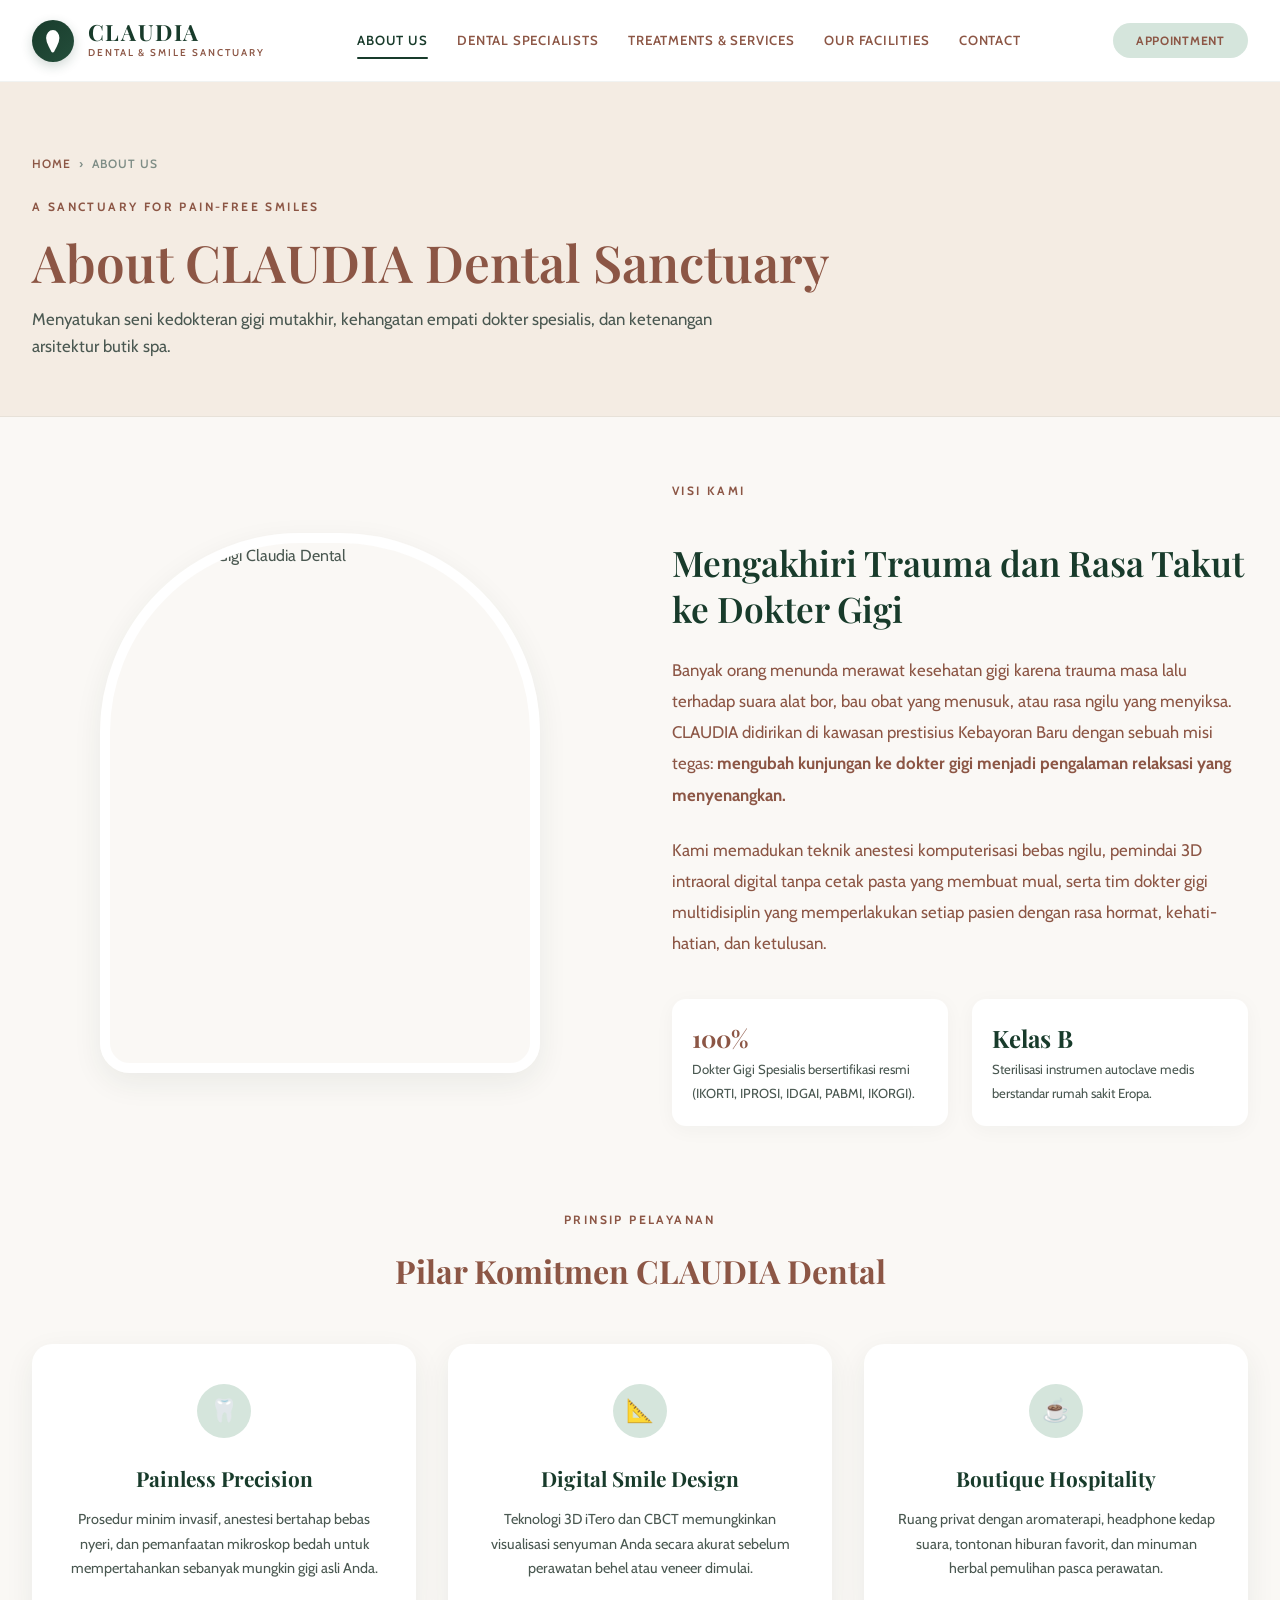
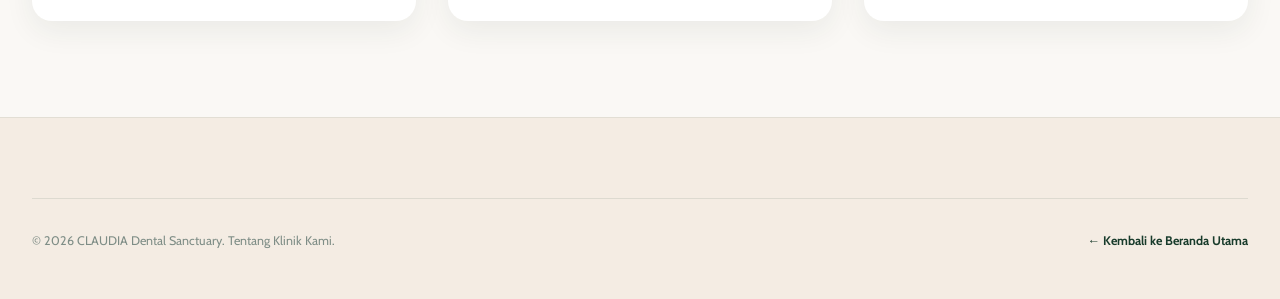
==== about.html @ 79fe9a93 "Dental Clinic First Commit" ====
<!DOCTYPE html>
<html lang="id">
<head>
  <meta charset="UTF-8">
  <meta name="viewport" content="width=device-width, initial-scale=1.0">
  <title>About Us | CLAUDIA Dental Sanctuary</title>
  <meta name="description" content="Filosofi klinik dokter gigi butik CLAUDIA: Menghadirkan perawatan gigi tanpa rasa sakit, teknologi 3D presisi tinggi, dan suasana spa yang menenangkan.">
  <link rel="icon" type="image/svg+xml" href="data:image/svg+xml,%3Csvg xmlns='http://www.w3.org/2000/svg' viewBox='0 0 40 40'%3E%3Ccircle cx='20' cy='20' r='20' fill='%23183B2B'/%3E%3Cpath d='M20 9C15 9 11 13 11 18C11 22 13 25 15 28C16 29.5 17 31 17.5 32C18 33 18.5 33 19 32C19.5 30.5 20 28 20 26C20 28 20.5 30.5 21 32C21.5 33 22 33 22.5 32C23 31 24 29.5 25 28C27 25 29 22 29 18C29 13 25 9 20 9Z' fill='%23FAF8F5'/%3E%3C/svg%3E">
  <link rel="stylesheet" href="css/style.css">
</head>
<body>

  <!-- Header -->
  <header class="site-header">
    <div class="container header-container">
      <a href="index.html" class="brand-logo" aria-label="Claudia Dental Sanctuary Home">
        <div class="brand-logo-mark">
          <svg viewBox="0 0 24 24" fill="none" stroke="currentColor" stroke-width="1.8" stroke-linecap="round" stroke-linejoin="round">
            <path d="M12 2C8.5 2 6 5 6 9c0 3.5 1.5 6 3 9 .8 1.5 1.5 3 2 4 .5.8 1 .8 1.5 0 .5-1 1.2-2.5 2-4 1.5-3 3-5.5 3-9 0-4-2.5-7-5.5-7z"/>
            <path d="M9 12c1.5 1.5 4.5 1.5 6 0"/>
          </svg>
        </div>
        <div class="brand-logo-text">
          <span class="brand-logo-title">CLAUDIA</span>
          <span class="brand-logo-subtitle">Dental & Smile Sanctuary</span>
        </div>
      </a>

      <nav class="main-nav" aria-label="Primary Navigation">
        <ul class="nav-list">
          <li class="nav-item"><a href="about.html" class="nav-link active">About Us</a></li>
          <li class="nav-item"><a href="medical-professionals.html" class="nav-link">Dental Specialists</a></li>
          <li class="nav-item"><a href="our-services.html" class="nav-link">Treatments & Services</a></li>
          <li class="nav-item"><a href="our-facilities.html" class="nav-link">Our Facilities</a></li>
          <li class="nav-item"><a href="contact-us.html" class="nav-link">Contact</a></li>
        </ul>
      </nav>

      <div class="header-actions">
        <button type="button" class="btn-appointment trigger-appointment">Appointment</button>
      </div>
    </div>
  </header>

  <!-- Page Hero -->
  <section class="page-hero">
    <div class="container">
      <div class="breadcrumbs">
        <a href="index.html">Home</a> &rsaquo; <span>About Us</span>
      </div>
      <span class="section-label">A Sanctuary for Pain-Free Smiles</span>
      <h1 class="page-hero-title">About CLAUDIA Dental Sanctuary</h1>
      <p class="page-hero-subtitle">
        Menyatukan seni kedokteran gigi mutakhir, kehangatan empati dokter spesialis, dan ketenangan arsitektur butik spa.
      </p>
    </div>
  </section>

  <!-- Philosophy & Story -->
  <main class="container" style="padding-top:4rem; padding-bottom:6rem;">
    <div class="philosophy-grid" style="margin-bottom:5rem;">
      <div class="philosophy-illustration-col">
        <div class="philosophy-art-frame">
          <img src="https://images.unsplash.com/photo-1629909613654-28e377c37b09?q=80&w=1200&auto=format&fit=crop" 
               alt="Interior Klinik Gigi Claudia Dental" loading="lazy">
        </div>
      </div>
      <div class="philosophy-text-col">
        <span class="section-label">Visi Kami</span>
        <h2 style="font-family:var(--font-serif); font-size:2.2rem; color:var(--color-primary); font-weight:600; line-height:1.3;">
          Mengakhiri Trauma dan Rasa Takut ke Dokter Gigi
        </h2>
        <p>
          Banyak orang menunda merawat kesehatan gigi karena trauma masa lalu terhadap suara alat bor, bau obat yang menusuk, atau rasa ngilu yang menyiksa. CLAUDIA didirikan di kawasan prestisius Kebayoran Baru dengan sebuah misi tegas: <strong>mengubah kunjungan ke dokter gigi menjadi pengalaman relaksasi yang menyenangkan.</strong>
        </p>
        <p>
          Kami memadukan teknik anestesi komputerisasi bebas ngilu, pemindai 3D intraoral digital tanpa cetak pasta yang membuat mual, serta tim dokter gigi multidisiplin yang memperlakukan setiap pasien dengan rasa hormat, kehati-hatian, dan ketulusan.
        </p>
        <div style="display:grid; grid-template-columns:1fr 1fr; gap:1.5rem; margin-top:1rem;">
          <div style="background:#fff; padding:1.25rem; border-radius:14px; box-shadow:var(--shadow-subtle);">
            <strong style="color:var(--color-accent); font-size:1.5rem; font-family:var(--font-serif);">100%</strong>
            <p style="font-size:0.82rem; color:var(--text-body); margin:0;">Dokter Gigi Spesialis bersertifikasi resmi (IKORTI, IPROSI, IDGAI, PABMI, IKORGI).</p>
          </div>
          <div style="background:#fff; padding:1.25rem; border-radius:14px; box-shadow:var(--shadow-subtle);">
            <strong style="color:var(--color-primary); font-size:1.5rem; font-family:var(--font-serif);">Kelas B</strong>
            <p style="font-size:0.82rem; color:var(--text-body); margin:0;">Sterilisasi instrumen autoclave medis berstandar rumah sakit Eropa.</p>
          </div>
        </div>
      </div>
    </div>

    <!-- Core Values Cards -->
    <div style="text-align:center; margin-bottom:3rem;">
      <span class="section-label">Prinsip Pelayanan</span>
      <h3 style="font-family:var(--font-serif); font-size:2rem; color:var(--color-accent);">Pilar Komitmen CLAUDIA Dental</h3>
    </div>

    <div style="display:grid; grid-template-columns:repeat(3, 1fr); gap:2rem;">
      <div style="background:#fff; padding:2.5rem 2rem; border-radius:20px; box-shadow:var(--shadow-card); text-align:center;">
        <div style="width:54px; height:54px; border-radius:50%; background:var(--color-pastel-pill); color:var(--color-primary); display:flex; align-items:center; justify-content:center; margin:0 auto 1.5rem; font-size:1.4rem;">
          🦷
        </div>
        <h4 style="font-family:var(--font-serif); font-size:1.3rem; color:var(--color-primary); margin-bottom:0.75rem;">Painless Precision</h4>
        <p style="font-size:0.9rem; color:var(--text-body); line-height:1.7;">
          Prosedur minim invasif, anestesi bertahap bebas nyeri, dan pemanfaatan mikroskop bedah untuk mempertahankan sebanyak mungkin gigi asli Anda.
        </p>
      </div>

      <div style="background:#fff; padding:2.5rem 2rem; border-radius:20px; box-shadow:var(--shadow-card); text-align:center;">
        <div style="width:54px; height:54px; border-radius:50%; background:var(--color-pastel-pill); color:var(--color-primary); display:flex; align-items:center; justify-content:center; margin:0 auto 1.5rem; font-size:1.4rem;">
          📐
        </div>
        <h4 style="font-family:var(--font-serif); font-size:1.3rem; color:var(--color-primary); margin-bottom:0.75rem;">Digital Smile Design</h4>
        <p style="font-size:0.9rem; color:var(--text-body); line-height:1.7;">
          Teknologi 3D iTero dan CBCT memungkinkan visualisasi senyuman Anda secara akurat sebelum perawatan behel atau veneer dimulai.
        </p>
      </div>

      <div style="background:#fff; padding:2.5rem 2rem; border-radius:20px; box-shadow:var(--shadow-card); text-align:center;">
        <div style="width:54px; height:54px; border-radius:50%; background:var(--color-pastel-pill); color:var(--color-primary); display:flex; align-items:center; justify-content:center; margin:0 auto 1.5rem; font-size:1.4rem;">
          ☕
        </div>
        <h4 style="font-family:var(--font-serif); font-size:1.3rem; color:var(--color-primary); margin-bottom:0.75rem;">Boutique Hospitality</h4>
        <p style="font-size:0.9rem; color:var(--text-body); line-height:1.7;">
          Ruang privat dengan aromaterapi, headphone kedap suara, tontonan hiburan favorit, dan minuman herbal pemulihan pasca perawatan.
        </p>
      </div>
    </div>
  </main>

  <!-- Footer -->
  <footer class="site-footer">
    <div class="container">
      <div class="footer-bottom-bar">
        <p>&copy; 2026 CLAUDIA Dental Sanctuary. Tentang Klinik Kami.</p>
        <a href="index.html" style="font-weight:700; color:var(--color-primary);">&larr; Kembali ke Beranda Utama</a>
      </div>
    </div>
  </footer>

  <!-- Scripts -->
  <script src="js/main.js"></script>
</body>
</html>
---- css/style.css ----
/* ==========================================================================
   CLAUDIA WOMEN & CHILDREN'S SANCTUARY - DESIGN SYSTEM & STYLESHEET
   Reference: The JWCC (www.thejwcc.com)
   Mood & Nuance: Warm Luxury Boutique Healthcare, Serene Organic Elegance
   New Palette: Cypress Emerald, Rose Terracotta, Eucalyptus Celadon, Cashmere Silk
   ========================================================================== */

@import url('https://fonts.googleapis.com/css2?family=Cabin:ital,wght@0,400;0,500;0,600;0,700;1,400&family=Playfair+Display:ital,wght@0,400;0,500;0,600;0,700;1,400&family=Plus+Jakarta+Sans:wght@300;400;500;600;700&display=swap');

:root {
  /* Brand Core Colors (Distinct from JWCC while retaining the serene luxury tone) */
  --color-primary: #183B2B;        /* Deep Botanical Cypress / Pine (Replaces Navy #00558B) */
  --color-primary-light: #244E3B;
  --color-primary-dark: #0F261C;
  
  --color-accent: #8C5645;         /* Warm Rose Terracotta / Hazelnut (Replaces JWCC Earth Brown #5A3E2D) */
  --color-accent-light: #A56D5C;
  --color-accent-dark: #6E3F30;
  
  --color-pastel-pill: #D5E5DC;    /* Eucalyptus Celadon / Soft Sage (Replaces JWCC Light Blue #DCEAF2) */
  --color-pastel-pill-hover: #BFD8CD;
  --color-pastel-pill-active: #A9C9BD;
  
  --color-gold: #C6A87E;           /* Champagne Warm Gold for accents & badges */
  --color-gold-light: #DFC7A5;
  
  /* Background Neutrals */
  --bg-sand: #FAF8F5;              /* Silken Alabaster / Cashmere Oat */
  --bg-cream: #F4ECE3;             /* Warm Biscuit Cream (Replaces jwcc-cream) */
  --bg-dark-cream: #EAE0D5;        /* Replaces jwcc-dark-cream */
  --bg-surface: #FFFFFF;           /* Crisp White Card */
  --bg-overlay: rgba(15, 38, 28, 0.55);
  
  /* Text & Typography */
  --text-main: #183B2B;            /* Cypress Emerald Dark */
  --text-editorial: #8C5645;       /* Warm Terracotta Headline */
  --text-body: #4A5851;            /* Slate Moss Body */
  --text-muted: #7E8D86;           /* Subtle Hint */
  --text-white: #FFFFFF;
  
  /* Typography Scale */
  --font-serif: 'Playfair Display', Georgia, serif;
  --font-cabin: 'Cabin', sans-serif;
  --font-sans: 'Plus Jakarta Sans', system-ui, -apple-system, sans-serif;
  
  /* Shadows & Elevations */
  --shadow-subtle: 0 4px 20px rgba(24, 59, 43, 0.04);
  --shadow-card: 0 10px 30px rgba(24, 59, 43, 0.07);
  --shadow-hover: 0 16px 40px rgba(24, 59, 43, 0.12);
  --shadow-modal: 0 24px 60px rgba(15, 38, 28, 0.25);
  
  /* Radii */
  --radius-full: 9999px;
  --radius-card: 20px;
  --radius-lg: 28px;
  --radius-sm: 8px;
  
  /* Transitions */
  --transition-fast: 0.2s cubic-bezier(0.16, 1, 0.3, 1);
  --transition-smooth: 0.35s cubic-bezier(0.16, 1, 0.3, 1);
  --transition-slow: 0.6s cubic-bezier(0.16, 1, 0.3, 1);
  
  /* Layout */
  --header-height: 82px;
  --max-width: 1440px;
}

/* ==========================================================================
   Base & Reset
   ========================================================================== */
*, *::before, *::after {
  box-sizing: border-box;
  margin: 0;
  padding: 0;
}

html {
  font-size: 16px;
  scroll-behavior: smooth;
  -webkit-font-smoothing: antialiased;
  -moz-osx-font-smoothing: grayscale;
}

body {
  font-family: var(--font-cabin);
  background-color: var(--bg-sand);
  color: var(--text-body);
  line-height: 1.6;
  overflow-x: hidden;
  position: relative;
}

img, video, svg {
  display: block;
  max-width: 100%;
}

a {
  color: inherit;
  text-decoration: none;
  transition: color var(--transition-fast);
}

button {
  font-family: inherit;
  cursor: pointer;
  border: none;
  background: none;
  outline: none;
}

/* Container */
.container {
  width: 100%;
  max-width: var(--max-width);
  margin-left: auto;
  margin-right: auto;
  padding-left: 2rem;
  padding-right: 2rem;
}

@media (max-width: 768px) {
  .container {
    padding-left: 1.25rem;
    padding-right: 1.25rem;
  }
}

/* ==========================================================================
   Header & Navigation
   ========================================================================== */
.site-header {
  position: fixed;
  top: 0;
  left: 0;
  width: 100%;
  height: var(--header-height);
  background-color: rgba(255, 255, 255, 0.95);
  backdrop-filter: blur(12px);
  -webkit-backdrop-filter: blur(12px);
  z-index: 100;
  border-bottom: 1px solid rgba(24, 59, 43, 0.06);
  transition: transform var(--transition-fast), background-color var(--transition-fast), box-shadow var(--transition-fast);
}

.site-header.scrolled {
  background-color: rgba(255, 255, 255, 0.98);
  box-shadow: 0 4px 20px rgba(24, 59, 43, 0.05);
}

.header-container {
  display: flex;
  align-items: center;
  justify-content: space-between;
  height: 100%;
}

/* Brand Logo */
.brand-logo {
  display: flex;
  align-items: center;
  gap: 0.85rem;
  color: var(--color-primary);
  text-decoration: none;
}

.brand-logo-mark {
  width: 42px;
  height: 42px;
  background: linear-gradient(135deg, var(--color-primary) 0%, var(--color-primary-light) 100%);
  color: #fff;
  border-radius: 50%;
  display: flex;
  align-items: center;
  justify-content: center;
  box-shadow: 0 4px 12px rgba(24, 59, 43, 0.2);
}

.brand-logo-mark svg {
  width: 24px;
  height: 24px;
  fill: currentColor;
}

.brand-logo-text {
  display: flex;
  flex-direction: column;
}

.brand-logo-title {
  font-family: var(--font-serif);
  font-size: 1.4rem;
  font-weight: 700;
  letter-spacing: 0.08em;
  line-height: 1.1;
  color: var(--color-primary);
  text-transform: uppercase;
}

.brand-logo-subtitle {
  font-size: 0.62rem;
  letter-spacing: 0.2em;
  text-transform: uppercase;
  color: var(--color-accent);
  font-weight: 600;
}

/* Main Navigation */
.main-nav {
  display: flex;
  align-items: center;
}

.nav-list {
  display: flex;
  align-items: center;
  list-style: none;
  gap: 1.85rem;
}

.nav-item {
  position: relative;
}

.nav-link {
  font-size: 0.825rem;
  font-weight: 600;
  letter-spacing: 0.06em;
  text-transform: uppercase;
  color: var(--color-accent);
  padding: 0.5rem 0;
  display: flex;
  align-items: center;
  gap: 0.4rem;
  position: relative;
  transition: color var(--transition-fast);
}

.nav-link:hover,
.nav-link.active {
  color: var(--color-primary);
}

.nav-link.active::after {
  content: '';
  position: absolute;
  bottom: 0;
  left: 0;
  width: 100%;
  height: 2px;
  background-color: var(--color-primary);
  border-radius: 2px;
}

.nav-arrow {
  width: 10px;
  height: 6px;
  transition: transform var(--transition-fast);
}

.nav-item:hover .nav-arrow {
  transform: rotate(180deg);
}

/* Dropdown Menu */
.nav-dropdown {
  position: absolute;
  top: 100%;
  left: 0;
  min-width: 240px;
  background-color: var(--bg-cream);
  border-radius: 12px;
  padding: 0.6rem 0;
  box-shadow: var(--shadow-card);
  opacity: 0;
  visibility: hidden;
  transform: translateY(10px);
  transition: all var(--transition-smooth);
  border: 1px solid rgba(24, 59, 43, 0.08);
  list-style: none;
  z-index: 50;
}

.nav-item:hover .nav-dropdown {
  opacity: 1;
  visibility: visible;
  transform: translateY(4px);
}

.dropdown-link {
  display: block;
  padding: 0.65rem 1.25rem;
  font-size: 0.8rem;
  font-weight: 500;
  letter-spacing: 0.03em;
  color: var(--color-accent);
  transition: all var(--transition-fast);
}

.dropdown-link:hover {
  background-color: var(--color-pastel-pill);
  color: var(--color-primary);
  padding-left: 1.5rem;
}

/* Header Actions */
.header-actions {
  display: flex;
  align-items: center;
  gap: 0.75rem;
}

.btn-search-trigger {
  display: flex;
  align-items: center;
  gap: 0.6rem;
  background-color: var(--color-pastel-pill);
  color: var(--color-accent);
  padding: 0.65rem 1.15rem;
  border-radius: var(--radius-full);
  font-size: 0.75rem;
  font-weight: 600;
  letter-spacing: 0.05em;
  text-transform: uppercase;
  transition: all var(--transition-fast);
}

.btn-search-trigger:hover {
  background-color: var(--color-pastel-pill-hover);
  color: var(--color-primary);
  transform: translateY(-1px);
}

.btn-appointment {
  background-color: var(--color-pastel-pill);
  color: var(--color-accent);
  padding: 0.65rem 1.45rem;
  border-radius: var(--radius-full);
  font-size: 0.75rem;
  font-weight: 700;
  letter-spacing: 0.06em;
  text-transform: uppercase;
  display: inline-flex;
  align-items: center;
  justify-content: center;
  transition: all var(--transition-fast);
}

.btn-appointment:hover {
  background-color: var(--color-primary);
  color: #fff;
  box-shadow: 0 4px 15px rgba(24, 59, 43, 0.2);
  transform: translateY(-1px);
}

.btn-appointment-hero {
  background: var(--color-primary);
  color: #fff;
  padding: 0.9rem 2.2rem;
  border-radius: var(--radius-full);
  font-size: 0.85rem;
  font-weight: 700;
  letter-spacing: 0.08em;
  text-transform: uppercase;
  display: inline-flex;
  align-items: center;
  gap: 0.6rem;
  transition: all var(--transition-smooth);
  box-shadow: 0 6px 20px rgba(24, 59, 43, 0.25);
}

.btn-appointment-hero:hover {
  background: var(--color-primary-light);
  transform: translateY(-2px);
  box-shadow: 0 10px 25px rgba(24, 59, 43, 0.35);
}

/* Mobile Hamburger Toggle */
.btn-mobile-toggle {
  display: none;
  flex-direction: column;
  justify-content: center;
  gap: 5px;
  width: 44px;
  height: 44px;
  border-radius: 50%;
  background-color: var(--color-pastel-pill);
  padding: 10px;
  color: var(--color-accent);
  transition: all var(--transition-fast);
}

.btn-mobile-toggle span {
  display: block;
  height: 2px;
  width: 100%;
  background-color: currentColor;
  border-radius: 2px;
  transition: all var(--transition-smooth);
}

/* ==========================================================================
   Mobile Bottom Floating Navigation (Signature JWCC Experience)
   ========================================================================== */
.mobile-bottom-bar {
  display: none;
  position: fixed;
  bottom: 0;
  left: 0;
  width: 100%;
  z-index: 95;
  background: linear-gradient(180deg, rgba(250, 248, 245, 0) 0%, rgba(250, 248, 245, 0.96) 25%, #FAF8F5 100%);
  padding: 1rem 1.25rem 1.5rem;
}

.mobile-bottom-grid {
  display: grid;
  grid-template-columns: 2fr 1fr 2fr;
  gap: 0.5rem;
  max-width: 440px;
  margin: 0 auto;
}

.mobile-bottom-btn {
  background-color: var(--color-pastel-pill);
  color: var(--color-accent);
  padding: 0.75rem 0.6rem;
  border-radius: var(--radius-full);
  font-size: 0.72rem;
  font-weight: 700;
  letter-spacing: 0.05em;
  text-transform: uppercase;
  display: flex;
  align-items: center;
  justify-content: center;
  gap: 0.45rem;
  box-shadow: 0 4px 14px rgba(24, 59, 43, 0.08);
}

.mobile-bottom-btn:active {
  background-color: var(--color-pastel-pill-hover);
}

/* ==========================================================================
   Mobile Off-Canvas Menu Drawer
   ========================================================================== */
.mobile-drawer {
  position: fixed;
  top: 0;
  left: 0;
  width: 100%;
  height: 100%;
  background-color: var(--bg-overlay);
  z-index: 200;
  opacity: 0;
  visibility: hidden;
  transition: all var(--transition-smooth);
}

.mobile-drawer.open {
  opacity: 1;
  visibility: visible;
}

.mobile-drawer-content {
  position: absolute;
  top: 0;
  left: 0;
  width: 85%;
  max-width: 380px;
  height: 100%;
  background-color: #fff;
  transform: translateX(-100%);
  transition: transform var(--transition-smooth);
  display: flex;
  flex-direction: column;
  overflow-y: auto;
  box-shadow: var(--shadow-modal);
}

.mobile-drawer.open .mobile-drawer-content {
  transform: translateX(0);
}

.mobile-drawer-header {
  padding: 1.5rem;
  display: flex;
  align-items: center;
  justify-content: space-between;
  border-bottom: 1px solid rgba(24, 59, 43, 0.08);
}

.mobile-drawer-close {
  width: 36px;
  height: 36px;
  border-radius: 50%;
  background-color: var(--color-pastel-pill);
  color: var(--color-accent);
  display: flex;
  align-items: center;
  justify-content: center;
  font-size: 1.2rem;
}

.mobile-drawer-body {
  padding: 1.5rem;
  flex: 1;
}

.mobile-nav-list {
  list-style: none;
  display: flex;
  flex-direction: column;
  gap: 1rem;
}

.mobile-nav-link {
  font-size: 1rem;
  font-weight: 600;
  text-transform: uppercase;
  letter-spacing: 0.06em;
  color: var(--color-accent);
  display: flex;
  align-items: center;
  justify-content: space-between;
  padding: 0.5rem 0;
  border-bottom: 1px dashed rgba(24, 59, 43, 0.1);
}

.mobile-nav-link:hover,
.mobile-nav-link.active {
  color: var(--color-primary);
}

.mobile-contact-block {
  margin-top: 2rem;
  padding-top: 1.5rem;
  border-top: 1px solid rgba(24, 59, 43, 0.1);
  display: flex;
  flex-direction: column;
  gap: 1rem;
}

.mobile-contact-item {
  display: flex;
  align-items: center;
  gap: 0.85rem;
  color: var(--color-accent);
}

.mobile-contact-icon {
  width: 38px;
  height: 38px;
  border-radius: 50%;
  background-color: var(--color-pastel-pill);
  color: var(--color-primary);
  display: flex;
  align-items: center;
  justify-content: center;
}

/* ==========================================================================
   Hero Section & Cinematic Media
   ========================================================================== */
.hero-section {
  position: relative;
  margin-top: var(--header-height);
  width: 100%;
  overflow: hidden;
  background-color: #0E1F17;
}

.hero-media-wrapper {
  position: relative;
  width: 100%;
  height: calc(100vh - var(--header-height));
  min-height: 520px;
  max-height: 820px;
  display: flex;
  align-items: center;
}

.hero-bg-visual {
  position: absolute;
  top: 0;
  left: 0;
  width: 100%;
  height: 100%;
  object-fit: cover;
  opacity: 0.82;
  filter: saturate(1.05) contrast(1.05);
}

.hero-overlay-gradient {
  position: absolute;
  top: 0;
  left: 0;
  width: 100%;
  height: 100%;
  background: linear-gradient(
    180deg,
    rgba(14, 31, 23, 0.35) 0%,
    rgba(14, 31, 23, 0.5) 60%,
    rgba(14, 31, 23, 0.85) 100%
  );
  z-index: 2;
}

.hero-content {
  position: relative;
  z-index: 5;
  color: #fff;
  max-width: 860px;
  padding: 3rem 0;
}

.hero-badge {
  display: inline-flex;
  align-items: center;
  gap: 0.6rem;
  background: rgba(213, 229, 220, 0.22);
  backdrop-filter: blur(10px);
  -webkit-backdrop-filter: blur(10px);
  border: 1px solid rgba(213, 229, 220, 0.4);
  color: var(--color-pastel-pill);
  padding: 0.45rem 1.15rem;
  border-radius: var(--radius-full);
  font-size: 0.75rem;
  font-weight: 700;
  letter-spacing: 0.15em;
  text-transform: uppercase;
  margin-bottom: 1.5rem;
}

.hero-badge-dot {
  width: 7px;
  height: 7px;
  background-color: var(--color-gold);
  border-radius: 50%;
  box-shadow: 0 0 8px var(--color-gold);
}

.hero-title {
  font-family: var(--font-serif);
  font-size: clamp(2.4rem, 5vw, 4.2rem);
  font-weight: 600;
  line-height: 1.15;
  letter-spacing: -0.01em;
  margin-bottom: 1.25rem;
  text-shadow: 0 2px 14px rgba(0, 0, 0, 0.4);
}

.hero-subtitle {
  font-size: clamp(1rem, 1.8vw, 1.25rem);
  font-weight: 400;
  line-height: 1.6;
  color: #E2ECE6;
  max-width: 640px;
  margin-bottom: 2.25rem;
}

.hero-actions {
  display: flex;
  align-items: center;
  flex-wrap: wrap;
  gap: 1rem;
}

.btn-hero-secondary {
  background: rgba(255, 255, 255, 0.15);
  backdrop-filter: blur(8px);
  -webkit-backdrop-filter: blur(8px);
  border: 1px solid rgba(255, 255, 255, 0.35);
  color: #fff;
  padding: 0.9rem 1.8rem;
  border-radius: var(--radius-full);
  font-size: 0.85rem;
  font-weight: 700;
  letter-spacing: 0.08em;
  text-transform: uppercase;
  transition: all var(--transition-smooth);
}

.btn-hero-secondary:hover {
  background: rgba(255, 255, 255, 0.28);
  transform: translateY(-2px);
}

/* Sound / Ambient control */
.hero-sound-control {
  position: absolute;
  bottom: 2rem;
  left: 2rem;
  z-index: 10;
  display: flex;
  align-items: center;
  gap: 0.6rem;
  background: rgba(255, 255, 255, 0.88);
  backdrop-filter: blur(8px);
  border-radius: var(--radius-full);
  padding: 0.55rem 1rem;
  color: var(--color-primary);
  font-size: 0.72rem;
  font-weight: 700;
  letter-spacing: 0.05em;
  text-transform: uppercase;
  box-shadow: 0 4px 18px rgba(0, 0, 0, 0.25);
  transition: all var(--transition-fast);
}

.hero-sound-control:hover {
  background: #fff;
  transform: scale(1.03);
}

/* ==========================================================================
   Editorial Philosophy Statement (Signature JWCC Centerpiece)
   ========================================================================== */
.philosophy-section {
  padding: 6rem 0 5rem;
  position: relative;
  background-color: var(--bg-sand);
}

.philosophy-banner-lead {
  text-align: center;
  max-width: 900px;
  margin: 0 auto 4rem;
  padding: 0 1rem;
}

.philosophy-quote {
  font-family: var(--font-serif);
  font-size: clamp(1.8rem, 3.2vw, 2.6rem);
  font-weight: 600;
  color: var(--color-accent);
  line-height: 1.35;
  letter-spacing: 0.02em;
}

.philosophy-quote span {
  color: var(--color-primary);
  font-style: italic;
}

.philosophy-grid {
  display: grid;
  grid-template-columns: 1fr 1fr;
  align-items: center;
  gap: 4rem;
  position: relative;
}

.philosophy-illustration-col {
  position: relative;
  display: flex;
  justify-content: center;
}

.philosophy-art-frame {
  position: relative;
  width: 100%;
  max-width: 440px;
  border-radius: 200px 200px 30px 30px;
  overflow: hidden;
  box-shadow: var(--shadow-card);
  border: 10px solid #fff;
}

.philosophy-art-frame img {
  width: 100%;
  height: 520px;
  object-fit: cover;
  transition: transform var(--transition-slow);
}

.philosophy-art-frame:hover img {
  transform: scale(1.04);
}

.philosophy-botanical-tag {
  position: absolute;
  bottom: -20px;
  right: -10px;
  background-color: var(--color-pastel-pill);
  color: var(--color-primary);
  padding: 0.9rem 1.4rem;
  border-radius: var(--radius-full);
  font-size: 0.75rem;
  font-weight: 700;
  letter-spacing: 0.1em;
  text-transform: uppercase;
  box-shadow: var(--shadow-subtle);
  border: 2px solid #fff;
}

.philosophy-text-col {
  display: flex;
  flex-direction: column;
  gap: 1.5rem;
}

.philosophy-text-col p {
  font-size: 1.05rem;
  line-height: 1.85;
  color: var(--color-accent);
}

.philosophy-heading-large {
  font-family: var(--font-serif);
  font-size: 2.2rem;
  color: var(--color-accent);
  font-weight: 600;
  line-height: 1.25;
  margin-top: 0.5rem;
}

.philosophy-heading-large em {
  font-style: normal;
  color: var(--color-primary);
}

/* ==========================================================================
   Three Pillars Showcase (Medical Professionals, Services, Facilities)
   ========================================================================== */
.pillars-section {
  padding: 4rem 0 6rem;
  position: relative;
}

.pillars-grid {
  display: grid;
  grid-template-columns: repeat(3, 1fr);
  gap: 2.2rem;
}

.pillar-card {
  background-color: var(--bg-surface);
  border-radius: var(--radius-card);
  overflow: hidden;
  display: flex;
  flex-direction: column;
  justify-content: space-between;
  box-shadow: var(--shadow-card);
  transition: all var(--transition-smooth);
  border: 1px solid rgba(24, 59, 43, 0.05);
}

.pillar-card:hover {
  transform: translateY(-8px);
  box-shadow: var(--shadow-hover);
}

.pillar-media {
  position: relative;
  width: 100%;
  height: 240px;
  overflow: hidden;
}

.pillar-media img {
  width: 100%;
  height: 100%;
  object-fit: cover;
  transition: transform var(--transition-slow);
}

.pillar-card:hover .pillar-media img {
  transform: scale(1.06);
}

.pillar-tag {
  position: absolute;
  top: 1rem;
  left: 1rem;
  background: rgba(255, 255, 255, 0.92);
  backdrop-filter: blur(8px);
  color: var(--color-primary);
  font-size: 0.68rem;
  font-weight: 700;
  letter-spacing: 0.1em;
  text-transform: uppercase;
  padding: 0.35rem 0.85rem;
  border-radius: var(--radius-full);
}

.pillar-body {
  padding: 1.85rem;
  flex: 1;
  display: flex;
  flex-direction: column;
}

.pillar-title {
  font-family: var(--font-serif);
  font-size: 1.55rem;
  color: var(--color-accent);
  margin-bottom: 0.85rem;
  font-weight: 600;
}

.pillar-description {
  font-size: 0.925rem;
  color: var(--text-body);
  line-height: 1.65;
  margin-bottom: 1.85rem;
  flex: 1;
}

.pillar-cta {
  background-color: var(--color-pastel-pill);
  color: var(--color-accent);
  padding: 0.75rem 1.4rem;
  border-radius: var(--radius-full);
  font-size: 0.78rem;
  font-weight: 700;
  letter-spacing: 0.06em;
  text-transform: uppercase;
  align-self: flex-start;
  transition: all var(--transition-fast);
  display: inline-flex;
  align-items: center;
  gap: 0.5rem;
}

.pillar-cta:hover {
  background-color: var(--color-primary);
  color: #fff;
  transform: translateY(-2px);
}

/* ==========================================================================
   Lifestyle & Architectural Collaboration Section
   ========================================================================== */
.lifestyle-section {
  padding: 6rem 0;
  background: var(--bg-cream);
  position: relative;
  text-align: center;
  overflow: hidden;
}

.lifestyle-header {
  max-width: 680px;
  margin: 0 auto 3rem;
}

.lifestyle-title {
  font-family: var(--font-serif);
  font-size: clamp(1.8rem, 3vw, 2.4rem);
  color: var(--color-accent);
  line-height: 1.35;
  margin-bottom: 1.25rem;
}

.lifestyle-caption {
  font-size: 0.92rem;
  font-weight: 700;
  letter-spacing: 0.15em;
  text-transform: uppercase;
  color: var(--color-primary);
}

.lifestyle-collaborators {
  display: flex;
  flex-wrap: wrap;
  justify-content: center;
  gap: 1rem;
  margin-top: 2rem;
}

.collaborator-pill {
  background-color: #fff;
  border: 1px solid rgba(140, 86, 69, 0.2);
  color: var(--color-accent);
  padding: 0.7rem 1.8rem;
  border-radius: var(--radius-full);
  font-size: 0.85rem;
  font-weight: 700;
  letter-spacing: 0.08em;
  text-transform: uppercase;
  transition: all var(--transition-fast);
  box-shadow: var(--shadow-subtle);
}

.collaborator-pill:hover {
  background-color: var(--color-primary);
  border-color: var(--color-primary);
  color: #fff;
  transform: translateY(-3px);
}

/* ==========================================================================
   Testimonials Carousel
   ========================================================================== */
.testimonials-section {
  padding: 6rem 0;
  background-color: var(--bg-dark-cream);
  position: relative;
}

.section-label {
  font-size: 0.75rem;
  font-weight: 700;
  letter-spacing: 0.2em;
  text-transform: uppercase;
  color: var(--color-accent);
  margin-bottom: 1rem;
  display: inline-block;
}

.testimonial-card-container {
  position: relative;
  max-width: 1040px;
  margin: 0 auto;
  background-color: #fff;
  border-radius: var(--radius-lg);
  box-shadow: var(--shadow-card);
  padding: 3.5rem;
  overflow: hidden;
}

.testimonial-slide {
  display: none;
  grid-template-columns: 280px 1fr;
  gap: 3.5rem;
  align-items: center;
  animation: fadeIn 0.4s ease forwards;
}

.testimonial-slide.active {
  display: grid;
}

@keyframes fadeIn {
  from { opacity: 0; transform: translateY(8px); }
  to { opacity: 1; transform: translateY(0); }
}

.testimonial-avatar-wrapper {
  position: relative;
  text-align: center;
}

.testimonial-avatar {
  width: 240px;
  height: 240px;
  border-radius: 50%;
  object-fit: cover;
  border: 6px solid var(--color-pastel-pill);
  box-shadow: var(--shadow-card);
  margin: 0 auto;
}

.testimonial-quote-body {
  position: relative;
}

.testimonial-quote-icon {
  font-size: 4rem;
  font-family: var(--font-serif);
  line-height: 1;
  color: var(--color-pastel-pill);
  position: absolute;
  top: -2rem;
  left: -0.5rem;
  opacity: 0.7;
}

.testimonial-quote-text {
  font-size: 1.05rem;
  line-height: 1.8;
  color: var(--text-body);
  margin-bottom: 1.8rem;
  font-style: italic;
  position: relative;
  z-index: 2;
}

.testimonial-author {
  font-size: 1.15rem;
  font-weight: 700;
  color: var(--color-accent);
  margin-bottom: 0.25rem;
}

.testimonial-role {
  font-size: 0.825rem;
  color: var(--color-primary);
  font-weight: 600;
  letter-spacing: 0.05em;
  text-transform: uppercase;
}

/* Carousel Nav Controls */
.carousel-controls {
  display: flex;
  align-items: center;
  justify-content: flex-end;
  gap: 0.75rem;
  margin-top: 1.5rem;
}

.carousel-btn {
  width: 44px;
  height: 44px;
  border-radius: 50%;
  background-color: var(--color-pastel-pill);
  color: var(--color-accent);
  display: flex;
  align-items: center;
  justify-content: center;
  transition: all var(--transition-fast);
  box-shadow: var(--shadow-subtle);
}

.carousel-btn:hover {
  background-color: var(--color-primary);
  color: #fff;
  transform: scale(1.06);
}

/* ==========================================================================
   Medical Professionals Directory & Filter Page Component
   ========================================================================== */
.directory-layout {
  display: grid;
  grid-template-columns: 290px 1fr;
  gap: 2.5rem;
  margin: 3.5rem 0 6rem;
  align-items: flex-start;
}

.filter-sidebar {
  background-color: #fff;
  border-radius: var(--radius-card);
  padding: 1.85rem;
  box-shadow: var(--shadow-card);
  border: 1px solid rgba(24, 59, 43, 0.06);
  position: sticky;
  top: calc(var(--header-height) + 1.5rem);
}

.filter-sidebar-title {
  font-family: var(--font-serif);
  font-size: 1.25rem;
  color: var(--color-accent);
  margin-bottom: 1.5rem;
  padding-bottom: 0.75rem;
  border-bottom: 1px solid var(--bg-cream);
  display: flex;
  justify-content: space-between;
  align-items: center;
}

.filter-group {
  margin-bottom: 1.4rem;
}

.filter-label {
  font-size: 0.78rem;
  font-weight: 700;
  letter-spacing: 0.05em;
  text-transform: uppercase;
  color: var(--color-accent);
  margin-bottom: 0.5rem;
  display: block;
}

.filter-input {
  width: 100%;
  padding: 0.75rem 1.15rem;
  border-radius: var(--radius-full);
  border: 1px solid rgba(24, 59, 43, 0.15);
  background-color: var(--color-pastel-pill);
  color: var(--color-primary);
  font-size: 0.8rem;
  outline: none;
  transition: all var(--transition-fast);
}

.filter-input:focus {
  border-color: var(--color-primary);
  background-color: #fff;
  box-shadow: 0 0 0 3px rgba(24, 59, 43, 0.1);
}

.filter-select {
  width: 100%;
  padding: 0.75rem 1.15rem;
  border-radius: 18px;
  border: 1px solid rgba(24, 59, 43, 0.12);
  background-color: var(--bg-cream);
  color: var(--color-accent);
  font-size: 0.8rem;
  font-weight: 500;
  outline: none;
  cursor: pointer;
  appearance: none;
  background-image: url("data:image/svg+xml,%3Csvg width='12' height='8' viewBox='0 0 12 8' fill='none' xmlns='http://www.w3.org/2000/svg'%3E%3Cpath d='M1 1.5L6 6.5L11 1.5' stroke='%238C5645' stroke-width='2' stroke-linecap='round' stroke-linejoin='round'/%3E%3C/svg%3E");
  background-repeat: no-repeat;
  background-position: right 1.15rem center;
  transition: all var(--transition-fast);
}

.filter-select:focus {
  border-color: var(--color-primary);
}

.filter-actions {
  display: flex;
  flex-direction: column;
  gap: 0.6rem;
  margin-top: 1.8rem;
}

.btn-filter-apply {
  background-color: var(--color-primary);
  color: #fff;
  padding: 0.75rem;
  border-radius: var(--radius-full);
  font-size: 0.8rem;
  font-weight: 700;
  letter-spacing: 0.08em;
  text-transform: uppercase;
  transition: all var(--transition-fast);
}

.btn-filter-apply:hover {
  background-color: var(--color-primary-light);
  transform: translateY(-1px);
}

.btn-filter-clear {
  background-color: #fff;
  color: var(--color-accent);
  border: 1px solid var(--color-pastel-pill);
  padding: 0.75rem;
  border-radius: var(--radius-full);
  font-size: 0.8rem;
  font-weight: 700;
  letter-spacing: 0.08em;
  text-transform: uppercase;
  transition: all var(--transition-fast);
}

.btn-filter-clear:hover {
  background-color: var(--color-pastel-pill);
  color: var(--color-primary);
}

/* Doctors Grid */
.doctors-grid {
  display: grid;
  grid-template-columns: repeat(auto-fill, minmax(230px, 1fr));
  gap: 1.6rem;
}

.doctor-card {
  background-color: #fff;
  border-radius: var(--radius-card);
  overflow: hidden;
  box-shadow: var(--shadow-subtle);
  border: 1px solid rgba(24, 59, 43, 0.05);
  display: flex;
  flex-direction: column;
  transition: all var(--transition-smooth);
  cursor: pointer;
}

.doctor-card:hover {
  transform: translateY(-6px);
  box-shadow: var(--shadow-card);
}

.doctor-media {
  position: relative;
  width: 100%;
  aspect-ratio: 1 / 1.15;
  background-color: var(--bg-cream);
  overflow: hidden;
}

.doctor-media img {
  width: 100%;
  height: 100%;
  object-fit: cover;
  transition: transform var(--transition-slow);
}

.doctor-card:hover .doctor-media img {
  transform: scale(1.05);
}

.doctor-department-badge {
  position: absolute;
  top: 0.75rem;
  left: 0.75rem;
  background: rgba(24, 59, 43, 0.85);
  backdrop-filter: blur(4px);
  color: #fff;
  font-size: 0.65rem;
  font-weight: 700;
  letter-spacing: 0.05em;
  text-transform: uppercase;
  padding: 0.25rem 0.65rem;
  border-radius: var(--radius-full);
}

.doctor-info {
  padding: 1.25rem;
  flex: 1;
  display: flex;
  flex-direction: column;
}

.doctor-name {
  font-family: var(--font-cabin);
  font-size: 0.95rem;
  font-weight: 700;
  color: var(--color-primary);
  margin-bottom: 0.35rem;
  line-height: 1.35;
}

.doctor-specialty {
  font-size: 0.75rem;
  color: var(--color-accent);
  font-weight: 600;
  letter-spacing: 0.04em;
  text-transform: uppercase;
  margin-bottom: 0.5rem;
}

.doctor-schedule-preview {
  margin-top: auto;
  padding-top: 0.75rem;
  border-top: 1px dashed rgba(24, 59, 43, 0.1);
  display: flex;
  align-items: center;
  justify-content: space-between;
  font-size: 0.7rem;
  color: var(--text-muted);
}

.doctor-view-btn {
  color: var(--color-primary);
  font-weight: 700;
  text-transform: uppercase;
  font-size: 0.72rem;
  letter-spacing: 0.04em;
}

/* ==========================================================================
   Schedule Board Component (Signature Weekly Timetable)
   ========================================================================== */
.schedule-board-wrapper {
  background-color: #fff;
  border-radius: var(--radius-card);
  box-shadow: var(--shadow-card);
  overflow: hidden;
  margin: 3rem 0 6rem;
  border: 1px solid rgba(24, 59, 43, 0.06);
}

.schedule-header-row {
  display: grid;
  grid-template-columns: 280px repeat(7, 1fr);
  background-color: var(--color-primary);
  color: #fff;
  font-weight: 700;
  font-size: 0.78rem;
  letter-spacing: 0.08em;
  text-transform: uppercase;
}

.schedule-header-cell {
  padding: 1.1rem 0.85rem;
  text-align: center;
  border-right: 1px solid rgba(255, 255, 255, 0.1);
}

.schedule-header-cell:first-child {
  text-align: left;
  padding-left: 1.5rem;
}

.schedule-header-cell:last-child {
  border-right: none;
}

.schedule-row {
  display: grid;
  grid-template-columns: 280px repeat(7, 1fr);
  border-bottom: 1px solid var(--bg-cream);
  transition: background-color var(--transition-fast);
}

.schedule-row:hover {
  background-color: rgba(213, 229, 220, 0.2);
}

.schedule-doctor-cell {
  padding: 1.15rem 1.5rem;
  border-right: 1px solid var(--bg-cream);
}

.schedule-doctor-name {
  font-size: 0.88rem;
  font-weight: 700;
  color: var(--color-primary);
  margin-bottom: 0.2rem;
}

.schedule-doctor-dept {
  font-size: 0.72rem;
  color: var(--color-accent);
  text-transform: uppercase;
  letter-spacing: 0.04em;
}

.schedule-time-cell {
  padding: 0.85rem 0.5rem;
  text-align: center;
  border-right: 1px solid var(--bg-cream);
  display: flex;
  flex-direction: column;
  justify-content: center;
  gap: 0.35rem;
}

.schedule-time-cell:last-child {
  border-right: none;
}

.time-slot-badge {
  background-color: var(--color-pastel-pill);
  color: var(--color-primary);
  font-size: 0.68rem;
  font-weight: 600;
  padding: 0.25rem 0.4rem;
  border-radius: 6px;
  display: block;
}

.time-slot-empty {
  color: #c7d1cc;
  font-size: 0.75rem;
}

/* ==========================================================================
   Services Grid & Detail Tabs
   ========================================================================== */
.services-section {
  padding: 5rem 0;
}

.service-hero-card {
  display: grid;
  grid-template-columns: 1fr 1fr;
  background-color: #fff;
  border-radius: var(--radius-lg);
  overflow: hidden;
  box-shadow: var(--shadow-card);
  margin-bottom: 3.5rem;
  border: 1px solid rgba(24, 59, 43, 0.05);
}

.service-hero-media {
  position: relative;
  min-height: 420px;
}

.service-hero-media img {
  width: 100%;
  height: 100%;
  object-fit: cover;
}

.service-hero-content {
  padding: 3.5rem;
  display: flex;
  flex-direction: column;
  justify-content: center;
}

.service-badge {
  background-color: var(--color-pastel-pill);
  color: var(--color-primary);
  font-size: 0.72rem;
  font-weight: 700;
  letter-spacing: 0.1em;
  text-transform: uppercase;
  padding: 0.35rem 0.85rem;
  border-radius: var(--radius-full);
  align-self: flex-start;
  margin-bottom: 1.25rem;
}

.service-title {
  font-family: var(--font-serif);
  font-size: 2.2rem;
  color: var(--color-accent);
  margin-bottom: 1.2rem;
  font-weight: 600;
}

.service-desc {
  font-size: 1rem;
  color: var(--text-body);
  line-height: 1.8;
  margin-bottom: 2rem;
}

.service-highlights-list {
  list-style: none;
  display: grid;
  grid-template-columns: 1fr 1fr;
  gap: 0.75rem;
  margin-bottom: 2.2rem;
}

.service-highlight-item {
  display: flex;
  align-items: center;
  gap: 0.5rem;
  font-size: 0.85rem;
  font-weight: 600;
  color: var(--color-primary);
}

.service-highlight-item::before {
  content: '✓';
  display: inline-flex;
  align-items: center;
  justify-content: center;
  width: 20px;
  height: 20px;
  border-radius: 50%;
  background-color: var(--color-pastel-pill);
  color: var(--color-primary);
  font-size: 0.75rem;
  font-weight: bold;
}

/* ==========================================================================
   Facilities Virtual Tour & Lightbox Gallery
   ========================================================================== */
.facilities-grid {
  display: grid;
  grid-template-columns: repeat(3, 1fr);
  gap: 2rem;
  margin: 3.5rem 0;
}

.facility-card {
  position: relative;
  border-radius: var(--radius-card);
  overflow: hidden;
  box-shadow: var(--shadow-card);
  aspect-ratio: 4 / 3;
  cursor: pointer;
  group: pointer;
}

.facility-card img {
  width: 100%;
  height: 100%;
  object-fit: cover;
  transition: transform var(--transition-slow);
}

.facility-card:hover img {
  transform: scale(1.08);
}

.facility-overlay {
  position: absolute;
  inset: 0;
  background: linear-gradient(180deg, rgba(14, 31, 23, 0) 30%, rgba(14, 31, 23, 0.88) 100%);
  display: flex;
  flex-direction: column;
  justify-content: flex-end;
  padding: 1.75rem;
  color: #fff;
}

.facility-title {
  font-family: var(--font-serif);
  font-size: 1.35rem;
  font-weight: 600;
  margin-bottom: 0.35rem;
}

.facility-subtitle {
  font-size: 0.8rem;
  color: var(--color-pastel-pill);
  font-weight: 500;
}

/* ==========================================================================
   Footer Component
   ========================================================================== */
.site-footer {
  background-color: var(--bg-cream);
  padding: 5rem 0 3rem;
  position: relative;
  border-top: 1px solid rgba(24, 59, 43, 0.08);
}

.footer-grid {
  display: grid;
  grid-template-columns: 2fr 1.2fr 1.5fr 1.5fr;
  gap: 3.5rem;
  margin-bottom: 4rem;
}

.footer-brand-col {
  display: flex;
  flex-direction: column;
  gap: 1.25rem;
}

.footer-desc {
  font-size: 0.92rem;
  line-height: 1.7;
  color: var(--text-body);
  max-width: 320px;
}

.footer-col-title {
  font-size: 0.85rem;
  font-weight: 700;
  letter-spacing: 0.12em;
  text-transform: uppercase;
  color: var(--color-primary);
  margin-bottom: 1.25rem;
}

.footer-links-list {
  list-style: none;
  display: flex;
  flex-direction: column;
  gap: 0.75rem;
}

.footer-link {
  font-size: 0.88rem;
  color: var(--color-accent);
  transition: all var(--transition-fast);
}

.footer-link:hover {
  color: var(--color-primary);
  transform: translateX(4px);
}

.footer-contact-block {
  display: flex;
  flex-direction: column;
  gap: 1rem;
}

.footer-contact-row {
  display: flex;
  gap: 0.85rem;
}

.footer-contact-icon {
  width: 34px;
  height: 34px;
  border-radius: 50%;
  background-color: var(--color-pastel-pill);
  color: var(--color-primary);
  display: flex;
  align-items: center;
  justify-content: center;
  flex-shrink: 0;
}

.footer-contact-text-title {
  font-size: 0.75rem;
  font-weight: 700;
  text-transform: uppercase;
  letter-spacing: 0.05em;
  color: var(--color-accent);
}

.footer-contact-text-value {
  font-size: 0.88rem;
  color: var(--color-primary);
  font-weight: 600;
}

.footer-bottom-bar {
  padding-top: 2rem;
  border-top: 1px solid rgba(24, 59, 43, 0.1);
  display: flex;
  align-items: center;
  justify-content: space-between;
  font-size: 0.78rem;
  color: var(--text-muted);
}

/* ==========================================================================
   Modals & Interactive Overlays (Native Dialog & Modern Backdrop)
   ========================================================================== */
.modal-overlay {
  position: fixed;
  inset: 0;
  background-color: var(--bg-overlay);
  backdrop-filter: blur(6px);
  -webkit-backdrop-filter: blur(6px);
  z-index: 300;
  display: flex;
  align-items: center;
  justify-content: center;
  padding: 1.5rem;
  opacity: 0;
  visibility: hidden;
  transition: all var(--transition-smooth);
}

.modal-overlay.open {
  opacity: 1;
  visibility: visible;
}

.modal-card {
  background-color: #fff;
  border-radius: var(--radius-lg);
  max-width: 680px;
  width: 100%;
  max-height: 90vh;
  overflow-y: auto;
  box-shadow: var(--shadow-modal);
  transform: translateY(20px) scale(0.97);
  transition: all var(--transition-smooth);
  position: relative;
  border: 1px solid rgba(24, 59, 43, 0.08);
}

.modal-overlay.open .modal-card {
  transform: translateY(0) scale(1);
}

.modal-close-btn {
  position: absolute;
  top: 1.25rem;
  right: 1.25rem;
  width: 36px;
  height: 36px;
  border-radius: 50%;
  background-color: var(--color-pastel-pill);
  color: var(--color-accent);
  display: flex;
  align-items: center;
  justify-content: center;
  font-size: 1.2rem;
  z-index: 10;
  transition: all var(--transition-fast);
}

.modal-close-btn:hover {
  background-color: var(--color-primary);
  color: #fff;
}

.modal-header {
  padding: 2.25rem 2.25rem 1.25rem;
  border-bottom: 1px solid var(--bg-cream);
}

.modal-header-title {
  font-family: var(--font-serif);
  font-size: 1.75rem;
  color: var(--color-accent);
}

.modal-body {
  padding: 2.25rem;
}

/* Appointment Wizard Flow (View-Only Interactive) */
.booking-steps-nav {
  display: flex;
  align-items: center;
  justify-content: space-between;
  margin-bottom: 2rem;
  position: relative;
}

.booking-steps-nav::before {
  content: '';
  position: absolute;
  top: 50%;
  left: 0;
  width: 100%;
  height: 2px;
  background-color: var(--bg-cream);
  z-index: 1;
}

.step-indicator {
  position: relative;
  z-index: 2;
  width: 34px;
  height: 34px;
  border-radius: 50%;
  background-color: #fff;
  border: 2px solid var(--color-pastel-pill);
  color: var(--color-accent);
  display: flex;
  align-items: center;
  justify-content: center;
  font-size: 0.8rem;
  font-weight: 700;
  transition: all var(--transition-fast);
}

.step-indicator.active {
  background-color: var(--color-primary);
  border-color: var(--color-primary);
  color: #fff;
}

.step-indicator.done {
  background-color: var(--color-pastel-pill);
  border-color: var(--color-primary);
  color: var(--color-primary);
}

.demo-view-notice {
  background-color: rgba(213, 229, 220, 0.4);
  border: 1px solid var(--color-pastel-pill);
  border-radius: 12px;
  padding: 0.85rem 1.15rem;
  margin-bottom: 1.5rem;
  display: flex;
  align-items: center;
  gap: 0.75rem;
  font-size: 0.78rem;
  color: var(--color-primary);
}

.form-group {
  margin-bottom: 1.25rem;
}

.form-label {
  display: block;
  font-size: 0.8rem;
  font-weight: 700;
  letter-spacing: 0.04em;
  text-transform: uppercase;
  color: var(--color-accent);
  margin-bottom: 0.45rem;
}

.form-control {
  width: 100%;
  padding: 0.85rem 1.15rem;
  border-radius: 14px;
  border: 1px solid rgba(24, 59, 43, 0.15);
  background-color: var(--bg-sand);
  color: var(--color-primary);
  font-size: 0.9rem;
  outline: none;
  transition: all var(--transition-fast);
}

.form-control:focus {
  background-color: #fff;
  border-color: var(--color-primary);
  box-shadow: 0 0 0 3px rgba(24, 59, 43, 0.1);
}

/* ==========================================================================
   Page Headers (Subpages)
   ========================================================================== */
.page-hero {
  margin-top: var(--header-height);
  padding: 4.5rem 0 3.5rem;
  background-color: var(--bg-cream);
  position: relative;
  border-bottom: 1px solid rgba(24, 59, 43, 0.06);
}

.page-hero-title {
  font-family: var(--font-serif);
  font-size: clamp(2.2rem, 4vw, 3.2rem);
  color: var(--color-accent);
  font-weight: 600;
  line-height: 1.2;
  margin-bottom: 0.75rem;
}

.page-hero-subtitle {
  font-size: 1.05rem;
  color: var(--text-body);
  max-width: 680px;
}

.breadcrumbs {
  display: flex;
  align-items: center;
  gap: 0.5rem;
  font-size: 0.75rem;
  font-weight: 600;
  letter-spacing: 0.08em;
  text-transform: uppercase;
  color: var(--text-muted);
  margin-bottom: 1.25rem;
}

.breadcrumbs a {
  color: var(--color-accent);
}

.breadcrumbs a:hover {
  color: var(--color-primary);
}

/* ==========================================================================
   Responsive Adaptations
   ========================================================================== */
@media (max-width: 1100px) {
  .nav-list {
    gap: 1.2rem;
  }
  
  .pillars-grid {
    grid-template-columns: 1fr;
  }
  
  .facilities-grid {
    grid-template-columns: repeat(2, 1fr);
  }
  
  .footer-grid {
    grid-template-columns: 1fr 1fr;
    gap: 2.5rem;
  }
}

@media (max-width: 900px) {
  .main-nav,
  .btn-appointment {
    display: none;
  }
  
  .btn-mobile-toggle {
    display: flex;
  }
  
  .mobile-bottom-bar {
    display: block;
  }
  
  body {
    padding-bottom: 80px; /* Space for mobile floating bottom bar */
  }
  
  .philosophy-grid {
    grid-template-columns: 1fr;
    gap: 3rem;
  }
  
  .philosophy-illustration-col {
    order: -1;
  }
  
  .directory-layout {
    grid-template-columns: 1fr;
  }
  
  .filter-sidebar {
    position: static;
  }
  
  .service-hero-card {
    grid-template-columns: 1fr;
  }
  
  .testimonial-slide {
    grid-template-columns: 1fr;
    text-align: center;
    gap: 2rem;
  }
  
  .schedule-board-wrapper {
    overflow-x: auto;
  }
  
  .schedule-header-row,
  .schedule-row {
    min-width: 900px;
  }
}

@media (max-width: 600px) {
  .facilities-grid {
    grid-template-columns: 1fr;
  }
  
  .footer-grid {
    grid-template-columns: 1fr;
    gap: 2rem;
  }
  
  .footer-bottom-bar {
    flex-direction: column;
    gap: 0.75rem;
    text-align: center;
  }
  
  .testimonial-card-container {
    padding: 2rem 1.5rem;
  }
}
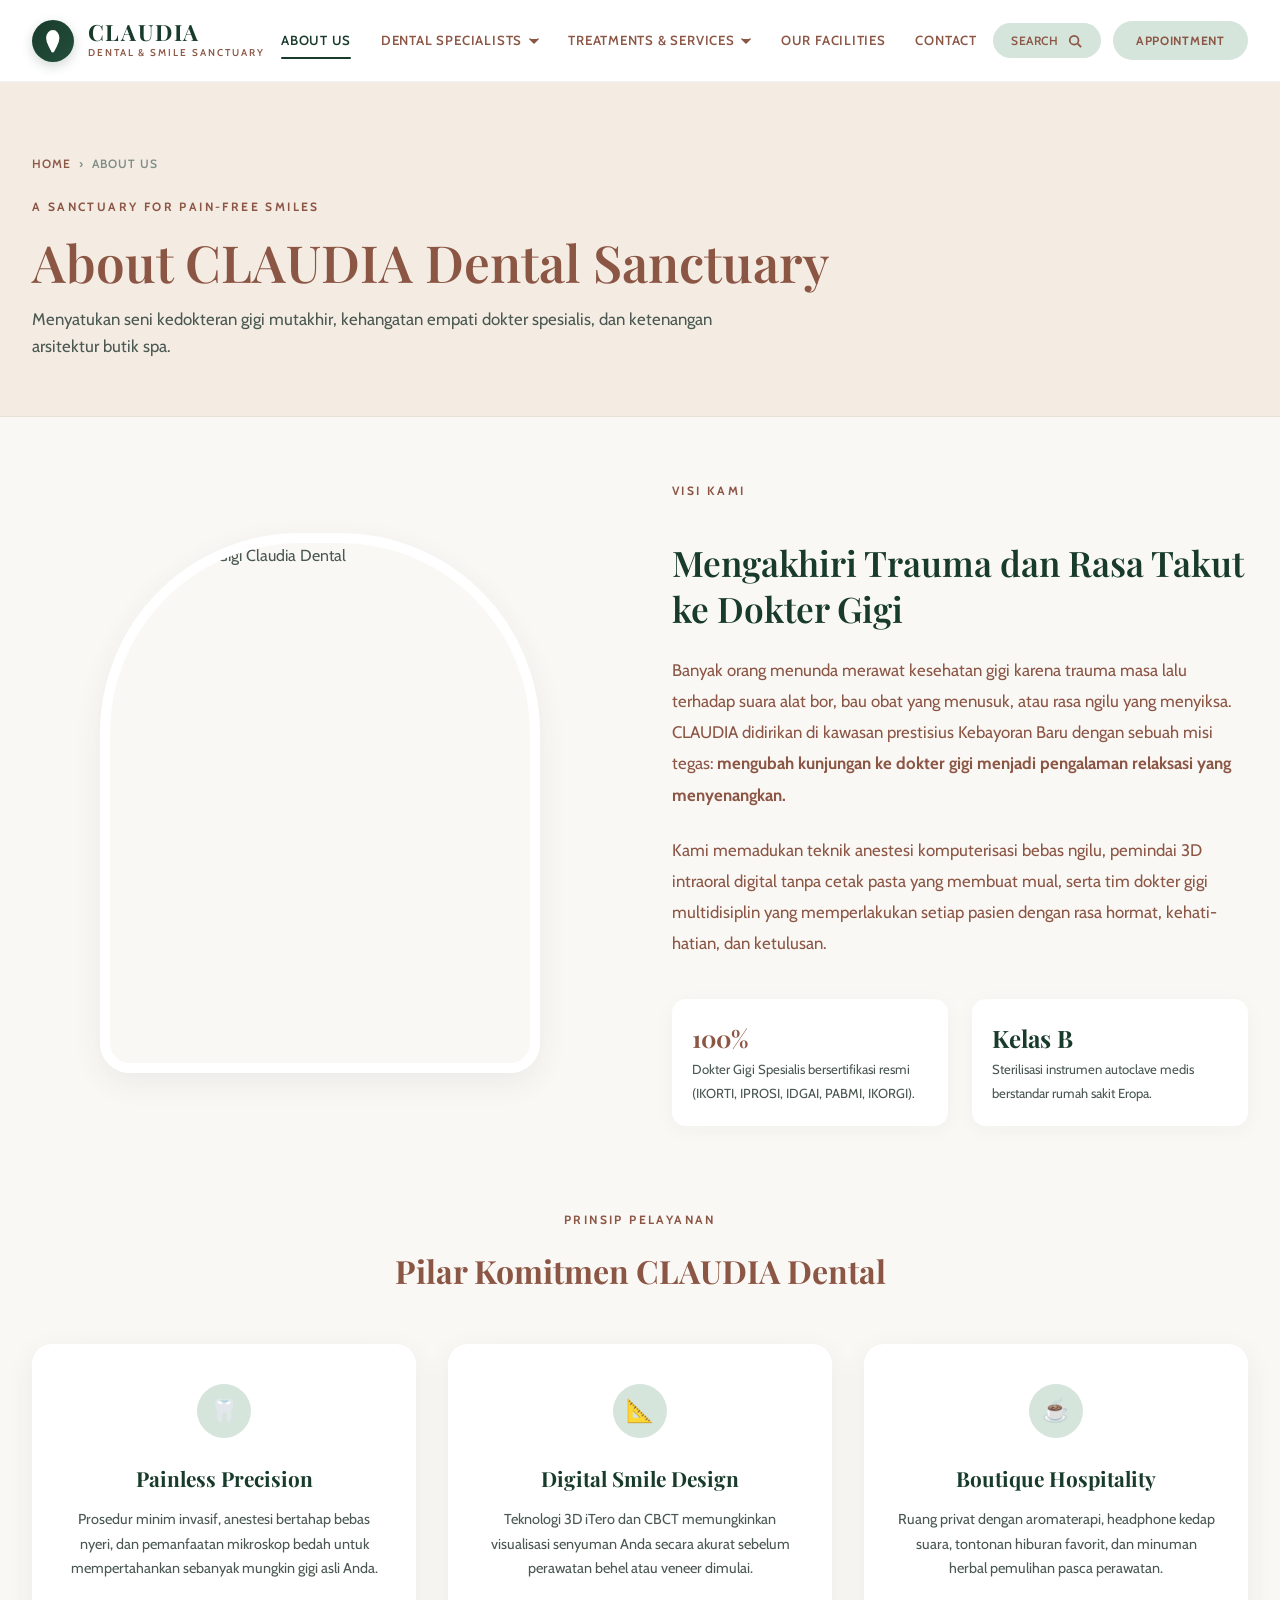
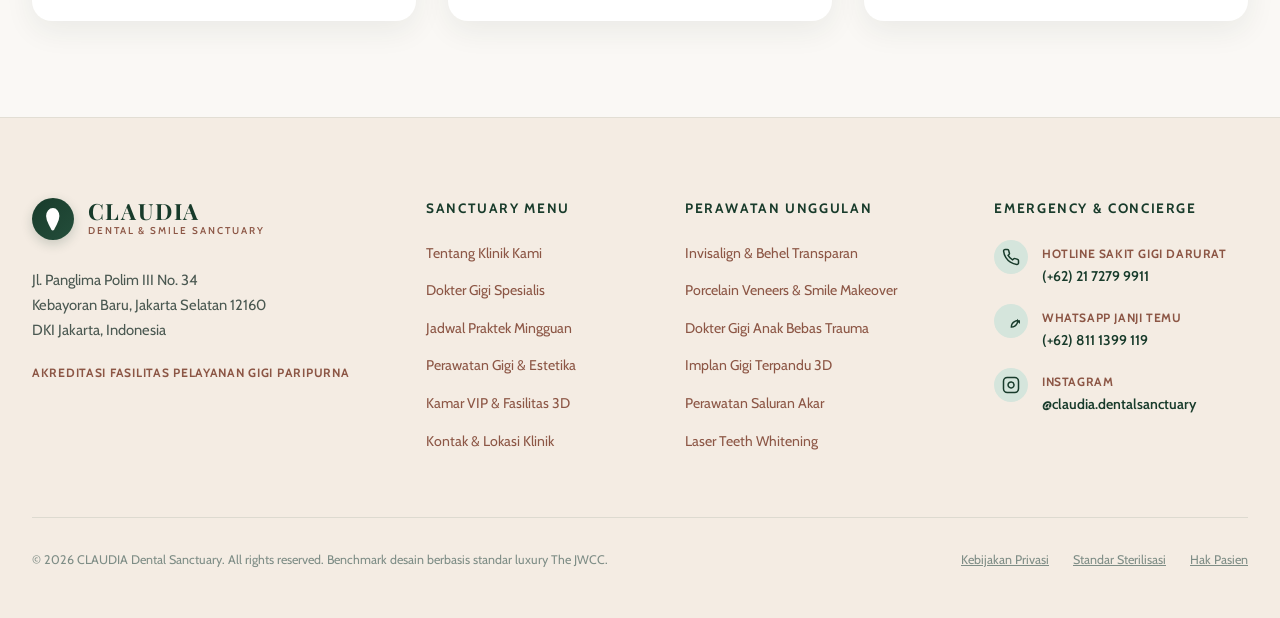
==== commit c5616b5b: "Refining design" ====
--- a/about.html
+++ b/about.html
@@ -10,9 +10,13 @@
 </head>
 <body>
 
-  <!-- Header -->
+  <!-- ========================================================================
+       TOP HEADER & DESKTOP NAVIGATION
+       ======================================================================== -->
   <header class="site-header">
     <div class="container header-container">
+      
+      <!-- Brand Logo -->
       <a href="index.html" class="brand-logo" aria-label="Claudia Dental Sanctuary Home">
         <div class="brand-logo-mark">
           <svg viewBox="0 0 24 24" fill="none" stroke="currentColor" stroke-width="1.8" stroke-linecap="round" stroke-linejoin="round">
@@ -26,19 +30,73 @@
         </div>
       </a>
 
+      <!-- Desktop Navigation Menu -->
       <nav class="main-nav" aria-label="Primary Navigation">
         <ul class="nav-list">
-          <li class="nav-item"><a href="about.html" class="nav-link active">About Us</a></li>
-          <li class="nav-item"><a href="medical-professionals.html" class="nav-link">Dental Specialists</a></li>
-          <li class="nav-item"><a href="our-services.html" class="nav-link">Treatments & Services</a></li>
-          <li class="nav-item"><a href="our-facilities.html" class="nav-link">Our Facilities</a></li>
-          <li class="nav-item"><a href="contact-us.html" class="nav-link">Contact</a></li>
+          <li class="nav-item">
+            <a href="about.html" class="nav-link active">About Us</a>
+          </li>
+          <li class="nav-item">
+            <a href="medical-professionals.html" class="nav-link">
+              Dental Specialists
+              <svg class="nav-arrow" viewBox="0 0 10 6" fill="currentColor">
+                <path d="M1 1L5 5L9 1" stroke="currentColor" stroke-width="1.6" stroke-linecap="round" stroke-linejoin="round"/>
+              </svg>
+            </a>
+            <ul class="nav-dropdown">
+              <li><a href="medical-professionals.html" class="dropdown-link">Semua Dokter Gigi Spesialis</a></li>
+              <li><a href="schedule-board.html" class="dropdown-link">Schedule Board (Jadwal Praktek)</a></li>
+            </ul>
+          </li>
+          <li class="nav-item">
+            <a href="our-services.html" class="nav-link">
+              Treatments & Services
+              <svg class="nav-arrow" viewBox="0 0 10 6" fill="currentColor">
+                <path d="M1 1L5 5L9 1" stroke="currentColor" stroke-width="1.6" stroke-linecap="round" stroke-linejoin="round"/>
+              </svg>
+            </a>
+            <ul class="nav-dropdown">
+              <li><a href="our-services.html#ortho" class="dropdown-link">Invisalign & Orthodontics</a></li>
+              <li><a href="our-services.html#aesthetic" class="dropdown-link">Porcelain Veneers & Smile Makeover</a></li>
+              <li><a href="our-services.html#pediatric" class="dropdown-link">Dokter Gigi Anak (Pediatric Dentistry)</a></li>
+              <li><a href="our-services.html#implant" class="dropdown-link">Dental Implants & Bedah Mulut</a></li>
+              <li><a href="our-services.html#endodontic" class="dropdown-link">Perawatan Saluran Akar Mikroskopis</a></li>
+              <li><a href="our-services.html#whitening" class="dropdown-link">Laser Whitening & Scaling Gigi</a></li>
+            </ul>
+          </li>
+          <li class="nav-item">
+            <a href="our-facilities.html" class="nav-link">Our Facilities</a>
+          </li>
+          <li class="nav-item">
+            <a href="contact-us.html" class="nav-link">Contact</a>
+          </li>
         </ul>
       </nav>
 
+      <!-- Header Actions -->
       <div class="header-actions">
-        <button type="button" class="btn-appointment trigger-appointment">Appointment</button>
-      </div>
+        <!-- Search Trigger Button -->
+        <button type="button" class="btn-search-trigger trigger-search" aria-label="Open Search">
+          <span>Search</span>
+          <svg width="14" height="14" viewBox="0 0 16 16" fill="none" stroke="currentColor" stroke-width="2">
+            <circle cx="7" cy="7" r="5"/>
+            <path d="M11 11L15 15"/>
+          </svg>
+        </button>
+
+        <!-- Appointment Button -->
+        <a href="https://wa.me/628111399119?text=Halo%20CLAUDIA%20Dental%20Sanctuary,%20saya%20ingin%20membuat%20janji%20temu%20dokter%20gigi" target="_blank" rel="noopener noreferrer" class="btn-appointment">
+          Appointment
+        </a>
+
+        <!-- Mobile Hamburger Toggle -->
+        <button type="button" class="btn-mobile-toggle" aria-label="Open Menu">
+          <span></span>
+          <span></span>
+          <span></span>
+        </button>
+      </div>
+
     </div>
   </header>
 
@@ -128,15 +186,238 @@
     </div>
   </main>
 
-  <!-- Footer -->
+  <!-- ========================================================================
+       FOOTER (BENCHMARK JWCC LUXURY 4-COLUMN)
+       ======================================================================== -->
   <footer class="site-footer">
     <div class="container">
+      <div class="footer-grid">
+        
+        <!-- Col 1: Brand & Location -->
+        <div class="footer-brand-col">
+          <div class="brand-logo" style="margin-bottom: 0.5rem;">
+            <div class="brand-logo-mark">
+              <svg viewBox="0 0 24 24" fill="none" stroke="currentColor" stroke-width="1.8" stroke-linecap="round" stroke-linejoin="round">
+                <path d="M12 2C8.5 2 6 5 6 9c0 3.5 1.5 6 3 9 .8 1.5 1.5 3 2 4 .5.8 1 .8 1.5 0 .5-1 1.2-2.5 2-4 1.5-3 3-5.5 3-9 0-4-2.5-7-5.5-7z"/>
+                <path d="M9 12c1.5 1.5 4.5 1.5 6 0"/>
+              </svg>
+            </div>
+            <div class="brand-logo-text">
+              <span class="brand-logo-title">CLAUDIA</span>
+              <span class="brand-logo-subtitle">Dental & Smile Sanctuary</span>
+            </div>
+          </div>
+          <p class="footer-desc">
+            Jl. Panglima Polim III No. 34<br>
+            Kebayoran Baru, Jakarta Selatan 12160<br>
+            DKI Jakarta, Indonesia
+          </p>
+          <div style="font-size:0.75rem; color:var(--color-accent); font-weight:700; letter-spacing:0.06em; text-transform:uppercase;">
+            Akreditasi Fasilitas Pelayanan Gigi Paripurna
+          </div>
+        </div>
+
+        <!-- Col 2: Navigation Links -->
+        <div>
+          <h4 class="footer-col-title">Sanctuary Menu</h4>
+          <ul class="footer-links-list">
+            <li><a href="about.html" class="footer-link">Tentang Klinik Kami</a></li>
+            <li><a href="medical-professionals.html" class="footer-link">Dokter Gigi Spesialis</a></li>
+            <li><a href="schedule-board.html" class="footer-link">Jadwal Praktek Mingguan</a></li>
+            <li><a href="our-services.html" class="footer-link">Perawatan Gigi & Estetika</a></li>
+            <li><a href="our-facilities.html" class="footer-link">Kamar VIP & Fasilitas 3D</a></li>
+            <li><a href="contact-us.html" class="footer-link">Kontak & Lokasi Klinik</a></li>
+          </ul>
+        </div>
+
+        <!-- Col 3: Care Services -->
+        <div>
+          <h4 class="footer-col-title">Perawatan Unggulan</h4>
+          <ul class="footer-links-list">
+            <li><a href="our-services.html#ortho" class="footer-link">Invisalign & Behel Transparan</a></li>
+            <li><a href="our-services.html#aesthetic" class="footer-link">Porcelain Veneers & Smile Makeover</a></li>
+            <li><a href="our-services.html#pediatric" class="footer-link">Dokter Gigi Anak Bebas Trauma</a></li>
+            <li><a href="our-services.html#implant" class="footer-link">Implan Gigi Terpandu 3D</a></li>
+            <li><a href="our-services.html#endodontic" class="footer-link">Perawatan Saluran Akar</a></li>
+            <li><a href="our-services.html#whitening" class="footer-link">Laser Teeth Whitening</a></li>
+          </ul>
+        </div>
+
+        <!-- Col 4: Contact & Social Channels -->
+        <div>
+          <h4 class="footer-col-title">Emergency & Concierge</h4>
+          <div class="footer-contact-block">
+            
+            <div class="footer-contact-row">
+              <div class="footer-contact-icon">
+                <svg width="18" height="18" viewBox="0 0 24 24" fill="none" stroke="currentColor" stroke-width="2">
+                  <path d="M22 16.92v3a2 2 0 0 1-2.18 2 19.79 19.79 0 0 1-8.63-3.07 19.5 19.5 0 0 1-6-6 19.79 19.79 0 0 1-3.07-8.67A2 2 0 0 1 4.11 2h3a2 2 0 0 1 2 1.72 12.84 12.84 0 0 0 .7 2.81 2 2 0 0 1-.45 2.11L8.09 9.91a16 16 0 0 0 6 6l1.27-1.27a2 2 0 0 1 2.11-.45 12.84 12.84 0 0 0 2.81.7A2 2 0 0 1 22 16.92z"/>
+                </svg>
+              </div>
+              <div>
+                <span class="footer-contact-text-title">Hotline Sakit Gigi Darurat</span>
+                <p class="footer-contact-text-value">(+62) 21 7279 9911</p>
+              </div>
+            </div>
+
+            <div class="footer-contact-row">
+              <div class="footer-contact-icon">
+                <svg width="18" height="18" viewBox="0 0 24 24" fill="none" stroke="currentColor" stroke-width="2">
+                  <path d="M21 11.5a8.38 8.38 0 0 1-.9 3.8 8.5 8.5 0 0 1-7.6 4.7 8.38 8.38 0 0 1 4.7-7.6 8.38 8.38 0 0 1 3.8-.9h.5a8.48 8.48 0 0 1 8 8v.5z"/>
+                </svg>
+              </div>
+              <div>
+                <span class="footer-contact-text-title">WhatsApp Janji Temu</span>
+                <p class="footer-contact-text-value">(+62) 811 1399 119</p>
+              </div>
+            </div>
+
+            <div class="footer-contact-row">
+              <div class="footer-contact-icon">
+                <svg width="18" height="18" viewBox="0 0 24 24" fill="none" stroke="currentColor" stroke-width="2">
+                  <rect x="2" y="2" width="20" height="20" rx="5" ry="5"/>
+                  <path d="M16 11.37A4 4 0 1 1 12.63 8 4 4 0 0 1 16 11.37z"/>
+                  <line x1="17.5" y1="6.5" x2="17.51" y2="6.5"/>
+                </svg>
+              </div>
+              <div>
+                <span class="footer-contact-text-title">Instagram</span>
+                <p class="footer-contact-text-value">@claudia.dentalsanctuary</p>
+              </div>
+            </div>
+
+          </div>
+        </div>
+
+      </div>
+
+      <!-- Bottom Legal Notice -->
       <div class="footer-bottom-bar">
-        <p>&copy; 2026 CLAUDIA Dental Sanctuary. Tentang Klinik Kami.</p>
-        <a href="index.html" style="font-weight:700; color:var(--color-primary);">&larr; Kembali ke Beranda Utama</a>
+        <p>&copy; 2026 CLAUDIA Dental Sanctuary. All rights reserved. Benchmark desain berbasis standar luxury The JWCC.</p>
+        <div style="display:flex; gap:1.5rem;">
+          <a href="#" style="text-decoration:underline;">Kebijakan Privasi</a>
+          <a href="#" style="text-decoration:underline;">Standar Sterilisasi</a>
+          <a href="#" style="text-decoration:underline;">Hak Pasien</a>
+        </div>
       </div>
     </div>
   </footer>
+
+  <!-- ========================================================================
+       MOBILE FLOATING BOTTOM BAR
+       ======================================================================== -->
+  <aside class="mobile-bottom-bar" aria-label="Mobile Navigation Controls">
+    <div class="mobile-bottom-grid">
+      <button type="button" class="mobile-bottom-btn" id="bottomMenuTrigger">
+        <svg width="16" height="6" fill="currentColor">
+          <path d="M0 1h16M0 5h16" stroke="currentColor" stroke-width="1.8"/>
+        </svg>
+        <span>MENU</span>
+      </button>
+
+      <button type="button" class="mobile-bottom-btn trigger-search" title="Search">
+        <svg width="15" height="15" viewBox="0 0 24 24" fill="none" stroke="currentColor" stroke-width="2.5">
+          <circle cx="11" cy="11" r="8"/>
+          <line x1="21" y1="21" x2="16.65" y2="16.65"/>
+        </svg>
+      </button>
+
+      <a href="https://wa.me/628111399119?text=Halo%20CLAUDIA%20Dental%20Sanctuary,%20saya%20ingin%20membuat%20janji%20temu%20dokter%20gigi" target="_blank" rel="noopener noreferrer" class="mobile-bottom-btn" style="background-color:var(--color-primary); color:#fff;">
+        <span>APPOINTMENT</span>
+      </a>
+    </div>
+  </aside>
+
+  <!-- ========================================================================
+       MOBILE OFF-CANVAS DRAWER MENU
+       ======================================================================== -->
+  <div class="mobile-drawer" id="mobileDrawer">
+    <div class="mobile-drawer-content">
+      <div class="mobile-drawer-header">
+        <div class="brand-logo">
+          <span class="brand-logo-title" style="font-size:1.15rem;">CLAUDIA</span>
+        </div>
+        <button type="button" class="mobile-drawer-close" aria-label="Close menu">
+          <svg width="22" height="22" viewBox="0 0 24 24" fill="none" stroke="currentColor" stroke-width="2.5" stroke-linecap="round" stroke-linejoin="round">
+            <line x1="18" y1="6" x2="6" y2="18"></line>
+            <line x1="6" y1="6" x2="18" y2="18"></line>
+          </svg>
+        </button>
+      </div>
+
+      <div class="mobile-drawer-body">
+        <ul class="mobile-nav-list">
+          <li><a href="about.html" class="mobile-nav-link active">About Us & Filosofi</a></li>
+          <li><a href="medical-professionals.html" class="mobile-nav-link">Dokter Gigi Spesialis</a></li>
+          <li><a href="schedule-board.html" class="mobile-nav-link">Schedule Board (Jadwal)</a></li>
+          <li><a href="our-services.html" class="mobile-nav-link">Perawatan & Layanan</a></li>
+          <li><a href="our-facilities.html" class="mobile-nav-link">Fasilitas & Kamar VIP</a></li>
+          <li><a href="contact-us.html" class="mobile-nav-link">Kontak & Lokasi</a></li>
+        </ul>
+
+        <div class="mobile-contact-block">
+          <div class="mobile-contact-item">
+            <div class="mobile-contact-icon">
+              <svg width="16" height="16" viewBox="0 0 24 24" fill="none" stroke="currentColor" stroke-width="2">
+                <path d="M22 16.92v3a2 2 0 0 1-2.18 2 19.79 19.79 0 0 1-8.63-3.07 19.5 19.5 0 0 1-6-6 19.79 19.79 0 0 1-3.07-8.67A2 2 0 0 1 4.11 2h3a2 2 0 0 1 2 1.72 12.84 12.84 0 0 0 .7 2.81 2 2 0 0 1-.45 2.11L8.09 9.91a16 16 0 0 0 6 6l1.27-1.27a2 2 0 0 1 2.11-.45 12.84 12.84 0 0 0 2.81.7A2 2 0 0 1 22 16.92z"/>
+              </svg>
+            </div>
+            <div>
+              <small style="font-weight:700; text-transform:uppercase;">Hotline Darurat Gigi</small>
+              <div style="font-size:0.9rem; font-weight:600;">(+62) 21 7279 9911</div>
+            </div>
+          </div>
+
+          <div class="mobile-contact-item">
+            <div class="mobile-contact-icon">
+              <svg width="16" height="16" viewBox="0 0 24 24" fill="none" stroke="currentColor" stroke-width="2">
+                <path d="M21 11.5a8.38 8.38 0 0 1-.9 3.8 8.5 8.5 0 0 1-7.6 4.7 8.38 8.38 0 0 1-3.8-.9L3 21l1.9-5.7a8.38 8.38 0 0 1-.9-3.8 8.5 8.5 0 0 1 4.7-7.6 8.38 8.38 0 0 1 3.8-.9h.5a8.48 8.48 0 0 1 8 8v.5z"/>
+              </svg>
+            </div>
+            <div>
+              <small style="font-weight:700; text-transform:uppercase;">WhatsApp Care</small>
+              <div style="font-size:0.9rem; font-weight:600;">(+62) 811 1399 119</div>
+            </div>
+          </div>
+        </div>
+
+        <a href="https://wa.me/628111399119?text=Halo%20CLAUDIA%20Dental%20Sanctuary,%20saya%20ingin%20membuat%20janji%20temu%20dokter%20gigi" target="_blank" rel="noopener noreferrer" class="btn-appointment" style="width:100%; margin-top:1.5rem; padding:0.9rem; text-align:center;">
+          Book Dental Appointment
+        </a>
+      </div>
+    </div>
+  </div>
+
+  <!-- ========================================================================
+       MODAL 1: SEARCH OVERLAY
+       ======================================================================== -->
+  <div class="modal-overlay" id="searchModal">
+    <div class="modal-card" style="max-width:560px;">
+      <button type="button" class="modal-close-btn" id="closeSearchModal" aria-label="Tutup Pencarian">
+        <svg width="24" height="24" viewBox="0 0 24 24" fill="none" stroke="currentColor" stroke-width="2.5" stroke-linecap="round" stroke-linejoin="round">
+          <line x1="18" y1="6" x2="6" y2="18"></line>
+          <line x1="6" y1="6" x2="18" y2="18"></line>
+        </svg>
+      </button>
+      <div class="modal-header">
+        <h3 class="modal-header-title">Cari Layanan & Dokter Gigi</h3>
+        <p style="font-size:0.85rem; color:var(--text-muted); margin-top:0.3rem;">Cari dokter spesialis, perawatan gigi, atau fasilitas...</p>
+      </div>
+      <div class="modal-body">
+        <input type="text" 
+               class="form-control" 
+               id="siteSearchInput" 
+               placeholder="Ketik e.g., 'Invisalign', 'Veneer', 'Claudia', 'Implan', 'Gigi Anak'..." 
+               style="font-size:1rem; padding:1rem 1.25rem; border-radius:var(--radius-full); margin-bottom:1.25rem;">
+        
+        <div id="searchResultsPreview">
+          <p class="text-muted" style="font-size:0.85rem; padding:1rem 0;">Ketik kata kunci untuk melihat pratinjau hasil pencarian...</p>
+        </div>
+      </div>
+    </div>
+  </div>
+
+
 
   <!-- Scripts -->
   <script src="js/main.js"></script>
--- a/css/style.css
+++ b/css/style.css
@@ -9,57 +9,69 @@
 
 :root {
   /* Brand Core Colors (Distinct from JWCC while retaining the serene luxury tone) */
-  --color-primary: #183B2B;        /* Deep Botanical Cypress / Pine (Replaces Navy #00558B) */
+  --color-primary: #183B2B;
+  /* Deep Botanical Cypress / Pine (Replaces Navy #00558B) */
   --color-primary-light: #244E3B;
   --color-primary-dark: #0F261C;
-  
-  --color-accent: #8C5645;         /* Warm Rose Terracotta / Hazelnut (Replaces JWCC Earth Brown #5A3E2D) */
+
+  --color-accent: #8C5645;
+  /* Warm Rose Terracotta / Hazelnut (Replaces JWCC Earth Brown #5A3E2D) */
   --color-accent-light: #A56D5C;
   --color-accent-dark: #6E3F30;
-  
-  --color-pastel-pill: #D5E5DC;    /* Eucalyptus Celadon / Soft Sage (Replaces JWCC Light Blue #DCEAF2) */
+
+  --color-pastel-pill: #D5E5DC;
+  /* Eucalyptus Celadon / Soft Sage (Replaces JWCC Light Blue #DCEAF2) */
   --color-pastel-pill-hover: #BFD8CD;
   --color-pastel-pill-active: #A9C9BD;
-  
-  --color-gold: #C6A87E;           /* Champagne Warm Gold for accents & badges */
+
+  --color-gold: #C6A87E;
+  /* Champagne Warm Gold for accents & badges */
   --color-gold-light: #DFC7A5;
-  
+
   /* Background Neutrals */
-  --bg-sand: #FAF8F5;              /* Silken Alabaster / Cashmere Oat */
-  --bg-cream: #F4ECE3;             /* Warm Biscuit Cream (Replaces jwcc-cream) */
-  --bg-dark-cream: #EAE0D5;        /* Replaces jwcc-dark-cream */
-  --bg-surface: #FFFFFF;           /* Crisp White Card */
+  --bg-sand: #FAF8F5;
+  /* Silken Alabaster / Cashmere Oat */
+  --bg-cream: #F4ECE3;
+  /* Warm Biscuit Cream (Replaces jwcc-cream) */
+  --bg-dark-cream: #EAE0D5;
+  /* Replaces jwcc-dark-cream */
+  --bg-surface: #FFFFFF;
+  /* Crisp White Card */
   --bg-overlay: rgba(15, 38, 28, 0.55);
-  
+
   /* Text & Typography */
-  --text-main: #183B2B;            /* Cypress Emerald Dark */
-  --text-editorial: #8C5645;       /* Warm Terracotta Headline */
-  --text-body: #4A5851;            /* Slate Moss Body */
-  --text-muted: #7E8D86;           /* Subtle Hint */
+  --text-main: #183B2B;
+  /* Cypress Emerald Dark */
+  --text-editorial: #8C5645;
+  /* Warm Terracotta Headline */
+  --text-body: #4A5851;
+  /* Slate Moss Body */
+  --text-muted: #7E8D86;
+  /* Subtle Hint */
   --text-white: #FFFFFF;
-  
+
   /* Typography Scale */
   --font-serif: 'Playfair Display', Georgia, serif;
   --font-cabin: 'Cabin', sans-serif;
   --font-sans: 'Plus Jakarta Sans', system-ui, -apple-system, sans-serif;
-  
+
   /* Shadows & Elevations */
   --shadow-subtle: 0 4px 20px rgba(24, 59, 43, 0.04);
   --shadow-card: 0 10px 30px rgba(24, 59, 43, 0.07);
   --shadow-hover: 0 16px 40px rgba(24, 59, 43, 0.12);
   --shadow-modal: 0 24px 60px rgba(15, 38, 28, 0.25);
-  
+
   /* Radii */
   --radius-full: 9999px;
   --radius-card: 20px;
   --radius-lg: 28px;
   --radius-sm: 8px;
-  
+
   /* Transitions */
   --transition-fast: 0.2s cubic-bezier(0.16, 1, 0.3, 1);
   --transition-smooth: 0.35s cubic-bezier(0.16, 1, 0.3, 1);
   --transition-slow: 0.6s cubic-bezier(0.16, 1, 0.3, 1);
-  
+
   /* Layout */
   --header-height: 82px;
   --max-width: 1440px;
@@ -68,7 +80,9 @@
 /* ==========================================================================
    Base & Reset
    ========================================================================== */
-*, *::before, *::after {
+*,
+*::before,
+*::after {
   box-sizing: border-box;
   margin: 0;
   padding: 0;
@@ -90,7 +104,9 @@
   position: relative;
 }
 
-img, video, svg {
+img,
+video,
+svg {
   display: block;
   max-width: 100%;
 }
@@ -343,6 +359,9 @@
   display: inline-flex;
   align-items: center;
   justify-content: center;
+  text-decoration: none;
+  cursor: pointer;
+  border: none;
   transition: all var(--transition-fast);
 }
 
@@ -365,6 +384,9 @@
   display: inline-flex;
   align-items: center;
   gap: 0.6rem;
+  text-decoration: none;
+  cursor: pointer;
+  border: none;
   transition: all var(--transition-smooth);
   box-shadow: 0 6px 20px rgba(24, 59, 43, 0.25);
 }
@@ -434,6 +456,9 @@
   align-items: center;
   justify-content: center;
   gap: 0.45rem;
+  text-decoration: none;
+  cursor: pointer;
+  border: none;
   box-shadow: 0 4px 14px rgba(24, 59, 43, 0.08);
 }
 
@@ -491,15 +516,44 @@
 }
 
 .mobile-drawer-close {
-  width: 36px;
-  height: 36px;
+  width: 46px;
+  height: 46px;
   border-radius: 50%;
   background-color: var(--color-pastel-pill);
-  color: var(--color-accent);
+  color: var(--color-primary);
+  border: 1px solid rgba(24, 59, 43, 0.15);
   display: flex;
   align-items: center;
   justify-content: center;
-  font-size: 1.2rem;
+  padding: 0;
+  cursor: pointer;
+  transition: all var(--transition-fast);
+}
+
+.mobile-drawer-close svg {
+  width: 22px;
+  height: 22px;
+  display: block;
+  pointer-events: none;
+  transition: transform var(--transition-fast);
+}
+
+.mobile-drawer-close:hover {
+  background-color: var(--color-primary);
+  color: #fff;
+  border-color: var(--color-primary);
+  transform: scale(1.08);
+}
+
+.mobile-drawer-close:hover svg {
+  transform: rotate(90deg);
+}
+
+.mobile-drawer-close:not(:has(svg)) {
+  font-family: Arial, -apple-system, BlinkMacSystemFont, sans-serif;
+  font-size: 2.1rem;
+  line-height: 1;
+  padding-bottom: 2px;
 }
 
 .mobile-drawer-body {
@@ -597,12 +651,10 @@
   left: 0;
   width: 100%;
   height: 100%;
-  background: linear-gradient(
-    180deg,
-    rgba(14, 31, 23, 0.35) 0%,
-    rgba(14, 31, 23, 0.5) 60%,
-    rgba(14, 31, 23, 0.85) 100%
-  );
+  background: linear-gradient(180deg,
+      rgba(14, 31, 23, 0.35) 0%,
+      rgba(14, 31, 23, 0.5) 60%,
+      rgba(14, 31, 23, 0.85) 100%);
   z-index: 2;
 }
 
@@ -1033,8 +1085,15 @@
 }
 
 @keyframes fadeIn {
-  from { opacity: 0; transform: translateY(8px); }
-  to { opacity: 1; transform: translateY(0); }
+  from {
+    opacity: 0;
+    transform: translateY(8px);
+  }
+
+  to {
+    opacity: 1;
+    transform: translateY(0);
+  }
 }
 
 .testimonial-avatar-wrapper {
@@ -1125,9 +1184,9 @@
    ========================================================================== */
 .directory-layout {
   display: grid;
-  grid-template-columns: 290px 1fr;
-  gap: 2.5rem;
-  margin: 3.5rem 0 6rem;
+  grid-template-columns: 260px 1fr;
+  gap: 2rem;
+  margin: 3rem 0 6rem;
   align-items: flex-start;
 }
 
@@ -1249,11 +1308,11 @@
   color: var(--color-primary);
 }
 
-/* Doctors Grid */
+/* Doctors Grid - 4 Columns */
 .doctors-grid {
   display: grid;
-  grid-template-columns: repeat(auto-fill, minmax(230px, 1fr));
-  gap: 1.6rem;
+  grid-template-columns: repeat(4, 1fr);
+  gap: 1.25rem;
 }
 
 .doctor-card {
@@ -1261,7 +1320,7 @@
   border-radius: var(--radius-card);
   overflow: hidden;
   box-shadow: var(--shadow-subtle);
-  border: 1px solid rgba(24, 59, 43, 0.05);
+  border: 1px solid rgba(24, 59, 43, 0.06);
   display: flex;
   flex-direction: column;
   transition: all var(--transition-smooth);
@@ -1269,14 +1328,15 @@
 }
 
 .doctor-card:hover {
-  transform: translateY(-6px);
+  transform: translateY(-5px);
   box-shadow: var(--shadow-card);
+  border-color: rgba(24, 59, 43, 0.15);
 }
 
 .doctor-media {
   position: relative;
   width: 100%;
-  aspect-ratio: 1 / 1.15;
+  aspect-ratio: 1 / 1.12;
   background-color: var(--bg-cream);
   overflow: hidden;
 }
@@ -1294,21 +1354,21 @@
 
 .doctor-department-badge {
   position: absolute;
-  top: 0.75rem;
-  left: 0.75rem;
-  background: rgba(24, 59, 43, 0.85);
+  top: 0.65rem;
+  left: 0.65rem;
+  background: rgba(24, 59, 43, 0.88);
   backdrop-filter: blur(4px);
   color: #fff;
-  font-size: 0.65rem;
+  font-size: 0.62rem;
   font-weight: 700;
   letter-spacing: 0.05em;
   text-transform: uppercase;
-  padding: 0.25rem 0.65rem;
+  padding: 0.2rem 0.6rem;
   border-radius: var(--radius-full);
 }
 
 .doctor-info {
-  padding: 1.25rem;
+  padding: 1.1rem 1rem;
   flex: 1;
   display: flex;
   flex-direction: column;
@@ -1316,30 +1376,31 @@
 
 .doctor-name {
   font-family: var(--font-cabin);
-  font-size: 0.95rem;
-  font-weight: 700;
-  color: var(--color-primary);
-  margin-bottom: 0.35rem;
+  font-size: 0.92rem;
+  font-weight: 700;
+  color: var(--color-primary);
+  margin-bottom: 0.3rem;
   line-height: 1.35;
 }
 
 .doctor-specialty {
-  font-size: 0.75rem;
+  font-size: 0.72rem;
   color: var(--color-accent);
   font-weight: 600;
-  letter-spacing: 0.04em;
+  letter-spacing: 0.03em;
   text-transform: uppercase;
   margin-bottom: 0.5rem;
+  line-height: 1.35;
 }
 
 .doctor-schedule-preview {
   margin-top: auto;
-  padding-top: 0.75rem;
+  padding-top: 0.65rem;
   border-top: 1px dashed rgba(24, 59, 43, 0.1);
   display: flex;
   align-items: center;
   justify-content: space-between;
-  font-size: 0.7rem;
+  font-size: 0.68rem;
   color: var(--text-muted);
 }
 
@@ -1352,36 +1413,158 @@
 }
 
 /* ==========================================================================
-   Schedule Board Component (Signature Weekly Timetable)
+   Schedule Board Component (Signature Weekly Timetable - Enhanced Design)
    ========================================================================== */
+
+/* Schedule Filter & Control Panel */
+.schedule-control-panel {
+  background: #ffffff;
+  border-radius: var(--radius-card);
+  padding: 1.5rem 1.75rem;
+  box-shadow: var(--shadow-card);
+  border: 1px solid rgba(24, 59, 43, 0.08);
+  margin-top: 1.75rem;
+  margin-bottom: 2rem;
+}
+
+.schedule-filter-top-row {
+  display: flex;
+  gap: 1rem;
+  align-items: center;
+  flex-wrap: wrap;
+  margin-bottom: 1.25rem;
+}
+
+.schedule-search-wrapper {
+  position: relative;
+  flex: 1 1 280px;
+}
+
+.schedule-search-icon {
+  position: absolute;
+  left: 1.1rem;
+  top: 50%;
+  transform: translateY(-50%);
+  color: var(--color-accent);
+  pointer-events: none;
+}
+
+.schedule-search-input {
+  width: 100%;
+  padding: 0.8rem 1.15rem 0.8rem 2.75rem;
+  border-radius: var(--radius-full);
+  border: 1px solid rgba(24, 59, 43, 0.15);
+  background-color: var(--bg-sand);
+  color: var(--color-primary);
+  font-size: 0.85rem;
+  outline: none;
+  transition: all var(--transition-fast);
+}
+
+.schedule-search-input:focus {
+  border-color: var(--color-primary);
+  background-color: #fff;
+  box-shadow: 0 0 0 3px rgba(24, 59, 43, 0.1);
+}
+
+.schedule-dept-select {
+  flex: 0 1 280px;
+  min-width: 200px;
+  padding: 0.8rem 2.25rem 0.8rem 1.25rem;
+  border-radius: var(--radius-full);
+  border: 1px solid rgba(24, 59, 43, 0.15);
+  background-color: var(--bg-cream);
+  color: var(--color-accent);
+  font-size: 0.82rem;
+  font-weight: 600;
+  outline: none;
+  cursor: pointer;
+  appearance: none;
+  background-image: url("data:image/svg+xml,%3Csvg width='12' height='8' viewBox='0 0 12 8' fill='none' xmlns='http://www.w3.org/2000/svg'%3E%3Cpath d='M1 1.5L6 6.5L11 1.5' stroke='%238C5645' stroke-width='2' stroke-linecap='round' stroke-linejoin='round'/%3E%3C/svg%3E");
+  background-repeat: no-repeat;
+  background-position: right 1.15rem center;
+  transition: all var(--transition-fast);
+}
+
+.schedule-dept-select:focus {
+  border-color: var(--color-primary);
+}
+
+.btn-schedule-reset {
+  display: inline-flex;
+  align-items: center;
+  gap: 0.4rem;
+  padding: 0.75rem 1.25rem;
+  background: var(--bg-sand);
+  color: var(--color-accent);
+  border: 1px solid var(--color-pastel-pill);
+  border-radius: var(--radius-full);
+  font-size: 0.78rem;
+  font-weight: 700;
+  text-transform: uppercase;
+  letter-spacing: 0.05em;
+  cursor: pointer;
+  transition: all var(--transition-fast);
+}
+
+.btn-schedule-reset:hover {
+  background: var(--color-pastel-pill);
+  color: var(--color-primary);
+}
+
+/* Summary Counter & Reservation Info Bar */
+.schedule-filter-bottom-row {
+  display: flex;
+  justify-content: space-between;
+  align-items: center;
+  flex-wrap: wrap;
+  gap: 1rem;
+  padding-top: 1rem;
+  border-top: 1px solid rgba(24, 59, 43, 0.07);
+}
+
+.schedule-results-count {
+  font-size: 0.82rem;
+  color: var(--color-primary);
+  font-weight: 600;
+}
+
+/* Main Table Container */
 .schedule-board-wrapper {
   background-color: #fff;
   border-radius: var(--radius-card);
   box-shadow: var(--shadow-card);
   overflow: hidden;
-  margin: 3rem 0 6rem;
-  border: 1px solid rgba(24, 59, 43, 0.06);
+  margin-bottom: 2.5rem;
+  border: 1px solid rgba(24, 59, 43, 0.08);
 }
 
 .schedule-header-row {
   display: grid;
-  grid-template-columns: 280px repeat(7, 1fr);
-  background-color: var(--color-primary);
+  grid-template-columns: 290px repeat(7, 1fr);
+  background: linear-gradient(135deg, var(--color-primary) 0%, var(--color-primary-light) 100%);
   color: #fff;
   font-weight: 700;
-  font-size: 0.78rem;
-  letter-spacing: 0.08em;
-  text-transform: uppercase;
+  font-size: 0.76rem;
+  letter-spacing: 0.07em;
+  text-transform: uppercase;
+  border-bottom: 2px solid var(--color-accent);
 }
 
 .schedule-header-cell {
-  padding: 1.1rem 0.85rem;
+  padding: 1.15rem 0.75rem;
   text-align: center;
-  border-right: 1px solid rgba(255, 255, 255, 0.1);
+  border-right: 1px solid rgba(255, 255, 255, 0.08);
+  display: flex;
+  flex-direction: column;
+  justify-content: center;
+  align-items: center;
+  gap: 0.2rem;
 }
 
 .schedule-header-cell:first-child {
   text-align: left;
+  align-items: flex-start;
   padding-left: 1.5rem;
 }
 
@@ -1389,20 +1572,70 @@
   border-right: none;
 }
 
+.schedule-day-abbr {
+  font-size: 0.84rem;
+  font-weight: 700;
+}
+
+.schedule-day-sub {
+  font-size: 0.62rem;
+  font-weight: 500;
+  opacity: 0.8;
+  letter-spacing: 0.04em;
+}
+
+.schedule-header-cell.today-col {
+  background-color: rgba(255, 255, 255, 0.12);
+}
+
+.schedule-header-cell.today-col .today-indicator {
+  display: inline-block;
+  background-color: var(--color-gold);
+  color: var(--color-primary-dark);
+  font-size: 0.58rem;
+  font-weight: 800;
+  padding: 0.1rem 0.4rem;
+  border-radius: 4px;
+  letter-spacing: 0.05em;
+  margin-top: 0.15rem;
+}
+
 .schedule-row {
   display: grid;
-  grid-template-columns: 280px repeat(7, 1fr);
+  grid-template-columns: 290px repeat(7, 1fr);
   border-bottom: 1px solid var(--bg-cream);
-  transition: background-color var(--transition-fast);
+  transition: all var(--transition-fast);
+}
+
+.schedule-row:last-child {
+  border-bottom: none;
 }
 
 .schedule-row:hover {
-  background-color: rgba(213, 229, 220, 0.2);
-}
-
+  background-color: rgba(213, 229, 220, 0.22);
+}
+
+/* Doctor Cell with Avatar */
 .schedule-doctor-cell {
-  padding: 1.15rem 1.5rem;
+  padding: 1.1rem 1.4rem;
   border-right: 1px solid var(--bg-cream);
+  display: flex;
+  align-items: center;
+  gap: 0.9rem;
+}
+
+.schedule-doctor-avatar {
+  width: 48px;
+  height: 48px;
+  border-radius: 50%;
+  object-fit: cover;
+  border: 2px solid var(--color-pastel-pill);
+  flex-shrink: 0;
+}
+
+.schedule-doctor-meta {
+  flex: 1;
+  min-width: 0;
 }
 
 .schedule-doctor-name {
@@ -1410,22 +1643,54 @@
   font-weight: 700;
   color: var(--color-primary);
   margin-bottom: 0.2rem;
+  line-height: 1.3;
 }
 
 .schedule-doctor-dept {
-  font-size: 0.72rem;
+  font-size: 0.7rem;
   color: var(--color-accent);
   text-transform: uppercase;
   letter-spacing: 0.04em;
-}
-
+  font-weight: 600;
+  white-space: nowrap;
+  overflow: hidden;
+  text-overflow: ellipsis;
+}
+
+.schedule-doctor-action {
+  margin-top: 0.35rem;
+}
+
+.schedule-doctor-btn {
+  display: inline-flex;
+  align-items: center;
+  gap: 0.3rem;
+  font-size: 0.68rem;
+  font-weight: 700;
+  color: var(--color-primary);
+  text-transform: uppercase;
+  letter-spacing: 0.04em;
+  padding: 0.2rem 0.5rem;
+  border-radius: 6px;
+  background-color: var(--bg-sand);
+  transition: all var(--transition-fast);
+  cursor: pointer;
+  border: none;
+}
+
+.schedule-doctor-btn:hover {
+  background-color: var(--color-pastel-pill);
+}
+
+/* Time Cells and Interactive Badges */
 .schedule-time-cell {
-  padding: 0.85rem 0.5rem;
+  padding: 0.75rem 0.5rem;
   text-align: center;
   border-right: 1px solid var(--bg-cream);
   display: flex;
   flex-direction: column;
   justify-content: center;
+  align-items: center;
   gap: 0.35rem;
 }
 
@@ -1433,19 +1698,121 @@
   border-right: none;
 }
 
+.schedule-time-cell.today-col {
+  background-color: rgba(244, 236, 227, 0.45);
+}
+
 .time-slot-badge {
   background-color: var(--color-pastel-pill);
   color: var(--color-primary);
-  font-size: 0.68rem;
+  font-size: 0.7rem;
+  font-weight: 700;
+  padding: 0.35rem 0.5rem;
+  border-radius: 8px;
+  display: inline-flex;
+  align-items: center;
+  justify-content: center;
+  gap: 0.3rem;
+  cursor: pointer;
+  border: 1px solid transparent;
+  transition: all var(--transition-fast);
+  box-shadow: 0 1px 3px rgba(24, 59, 43, 0.05);
+  width: 95%;
+  max-width: 105px;
+}
+
+.time-slot-badge:hover {
+  transform: translateY(-2px);
+  box-shadow: 0 4px 10px rgba(24, 59, 43, 0.15);
+  border-color: var(--color-primary);
+}
+
+.time-slot-badge.slot-morning {
+  background-color: #E2ECE5;
+  color: #163627;
+  border-color: #BFD8CD;
+}
+
+.time-slot-badge.slot-afternoon {
+  background-color: #F8EFE9;
+  color: #8C5645;
+  border-color: #EAD2C9;
+}
+
+.time-slot-badge.slot-weekend {
+  background-color: #F8F3EA;
+  color: #7D5D34;
+  border-color: #E6D8C3;
+}
+
+.time-slot-empty {
+  color: #CAD5CE;
+  font-size: 0.85rem;
   font-weight: 600;
-  padding: 0.25rem 0.4rem;
-  border-radius: 6px;
-  display: block;
-}
-
-.time-slot-empty {
-  color: #c7d1cc;
+  padding: 0.4rem;
+}
+
+/* Schedule Board Legend */
+.schedule-legend-bar {
+  display: flex;
+  justify-content: space-between;
+  align-items: center;
+  flex-wrap: wrap;
+  gap: 1.25rem;
+  background-color: #ffffff;
+  border-radius: 14px;
+  padding: 1.1rem 1.5rem;
+  margin-bottom: 2rem;
+  border: 1px solid rgba(24, 59, 43, 0.06);
+  box-shadow: var(--shadow-subtle);
+}
+
+.legend-items {
+  display: flex;
+  align-items: center;
+  gap: 1.5rem;
+  flex-wrap: wrap;
+}
+
+.legend-item {
+  display: inline-flex;
+  align-items: center;
+  gap: 0.5rem;
+  font-size: 0.78rem;
+  color: var(--text-body);
+  font-weight: 500;
+}
+
+.legend-dot {
+  width: 12px;
+  height: 12px;
+  border-radius: 4px;
+  display: inline-block;
+}
+
+.legend-dot.dot-morning {
+  background-color: #BFD8CD;
+}
+
+.legend-dot.dot-afternoon {
+  background-color: #EAD2C9;
+}
+
+.legend-dot.dot-weekend {
+  background-color: #E6D8C3;
+}
+
+.legend-dot.dot-empty {
+  background-color: #E5ECE8;
+}
+
+.legend-note {
   font-size: 0.75rem;
+  color: var(--color-accent);
+  font-weight: 600;
+  display: inline-flex;
+  align-items: center;
+  gap: 0.35rem;
 }
 
 /* ==========================================================================
@@ -1748,26 +2115,56 @@
   position: absolute;
   top: 1.25rem;
   right: 1.25rem;
-  width: 36px;
-  height: 36px;
+  width: 48px;
+  height: 48px;
   border-radius: 50%;
   background-color: var(--color-pastel-pill);
-  color: var(--color-accent);
+  color: var(--color-primary);
+  border: 1px solid rgba(24, 59, 43, 0.15);
   display: flex;
   align-items: center;
   justify-content: center;
-  font-size: 1.2rem;
+  padding: 0;
+  cursor: pointer;
   z-index: 10;
   transition: all var(--transition-fast);
+  box-shadow: 0 2px 10px rgba(24, 59, 43, 0.08);
+}
+
+.modal-close-btn svg {
+  width: 24px;
+  height: 24px;
+  display: block;
+  pointer-events: none;
+  transition: transform var(--transition-fast);
 }
 
 .modal-close-btn:hover {
   background-color: var(--color-primary);
   color: #fff;
+  border-color: var(--color-primary);
+  transform: scale(1.08);
+  box-shadow: 0 4px 16px rgba(24, 59, 43, 0.22);
+}
+
+.modal-close-btn:hover svg {
+  transform: rotate(90deg);
+}
+
+.modal-close-btn:active {
+  transform: scale(0.95);
+}
+
+/* Fallback for plain text &times; to guarantee optical centering */
+.modal-close-btn:not(:has(svg)) {
+  font-family: Arial, -apple-system, BlinkMacSystemFont, sans-serif;
+  font-size: 2.2rem;
+  line-height: 1;
+  padding-bottom: 2px;
 }
 
 .modal-header {
-  padding: 2.25rem 2.25rem 1.25rem;
+  padding: 2.25rem 4.5rem 1.25rem 2.25rem;
   border-bottom: 1px solid var(--bg-cream);
 }
 
@@ -1924,19 +2321,25 @@
 /* ==========================================================================
    Responsive Adaptations
    ========================================================================== */
+@media (max-width: 1240px) {
+  .doctors-grid {
+    grid-template-columns: repeat(3, 1fr);
+  }
+}
+
 @media (max-width: 1100px) {
   .nav-list {
     gap: 1.2rem;
   }
-  
+
   .pillars-grid {
     grid-template-columns: 1fr;
   }
-  
+
   .facilities-grid {
     grid-template-columns: repeat(2, 1fr);
   }
-  
+
   .footer-grid {
     grid-template-columns: 1fr 1fr;
     gap: 2.5rem;
@@ -1944,54 +2347,77 @@
 }
 
 @media (max-width: 900px) {
+
   .main-nav,
   .btn-appointment {
     display: none;
   }
-  
+
   .btn-mobile-toggle {
     display: flex;
   }
-  
+
   .mobile-bottom-bar {
     display: block;
   }
-  
+
   body {
-    padding-bottom: 80px; /* Space for mobile floating bottom bar */
-  }
-  
+    padding-bottom: 80px;
+    /* Space for mobile floating bottom bar */
+  }
+
   .philosophy-grid {
     grid-template-columns: 1fr;
     gap: 3rem;
   }
-  
+
   .philosophy-illustration-col {
     order: -1;
   }
-  
+
   .directory-layout {
     grid-template-columns: 1fr;
   }
-  
+
+  .doctors-grid {
+    grid-template-columns: repeat(2, 1fr);
+  }
+
   .filter-sidebar {
     position: static;
   }
-  
+
+  .schedule-filter-top-row {
+    flex-direction: column;
+    align-items: stretch;
+  }
+
+  .schedule-search-wrapper,
+  .schedule-dept-select {
+    width: 100%;
+    flex: 1 1 100%;
+  }
+
+  .schedule-filter-bottom-row {
+    flex-direction: column;
+    align-items: flex-start;
+    gap: 0.85rem;
+  }
+
   .service-hero-card {
     grid-template-columns: 1fr;
   }
-  
+
   .testimonial-slide {
     grid-template-columns: 1fr;
     text-align: center;
     gap: 2rem;
   }
-  
+
   .schedule-board-wrapper {
     overflow-x: auto;
   }
-  
+
   .schedule-header-row,
   .schedule-row {
     min-width: 900px;
@@ -1999,22 +2425,30 @@
 }
 
 @media (max-width: 600px) {
+  .doctors-grid {
+    grid-template-columns: 1fr;
+  }
+
+  .schedule-control-panel {
+    padding: 1.15rem 1rem;
+  }
+
   .facilities-grid {
     grid-template-columns: 1fr;
   }
-  
+
   .footer-grid {
     grid-template-columns: 1fr;
     gap: 2rem;
   }
-  
+
   .footer-bottom-bar {
     flex-direction: column;
     gap: 0.75rem;
     text-align: center;
   }
-  
+
   .testimonial-card-container {
     padding: 2rem 1.5rem;
   }
-}
+}
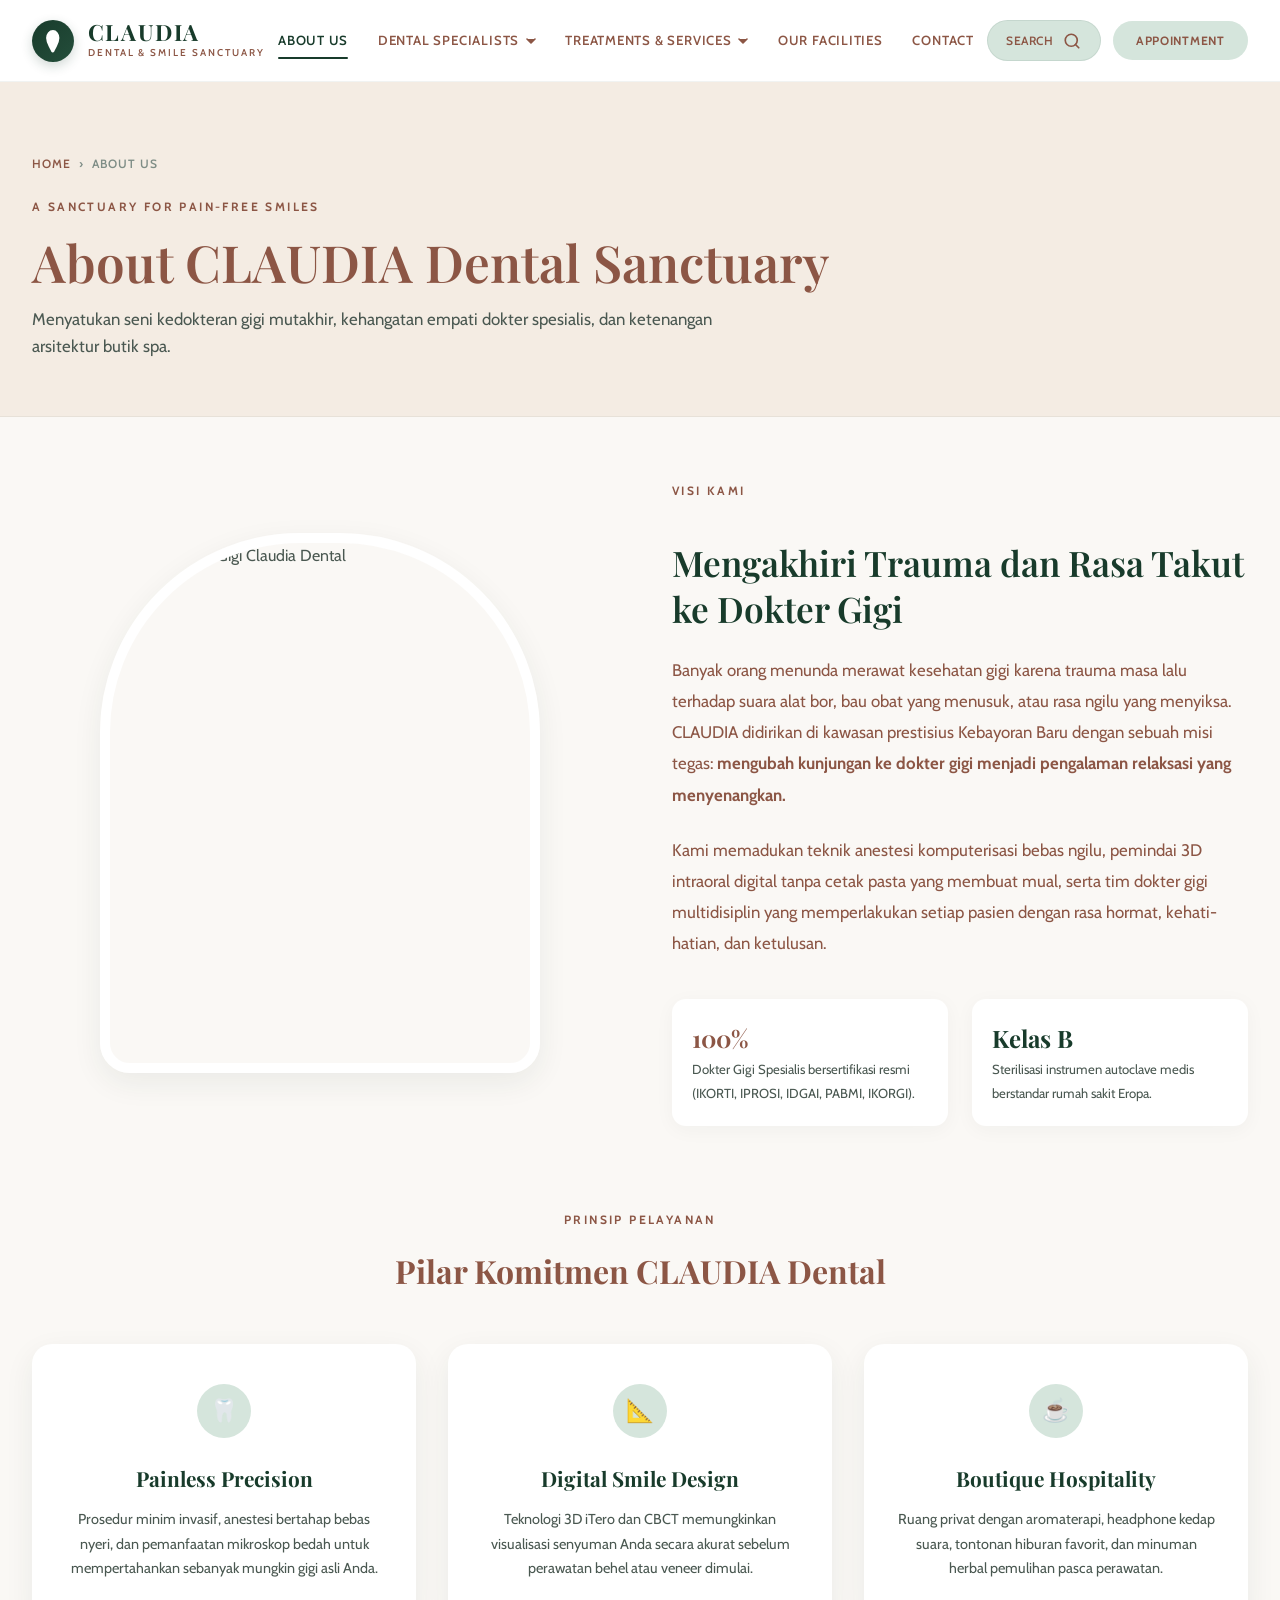
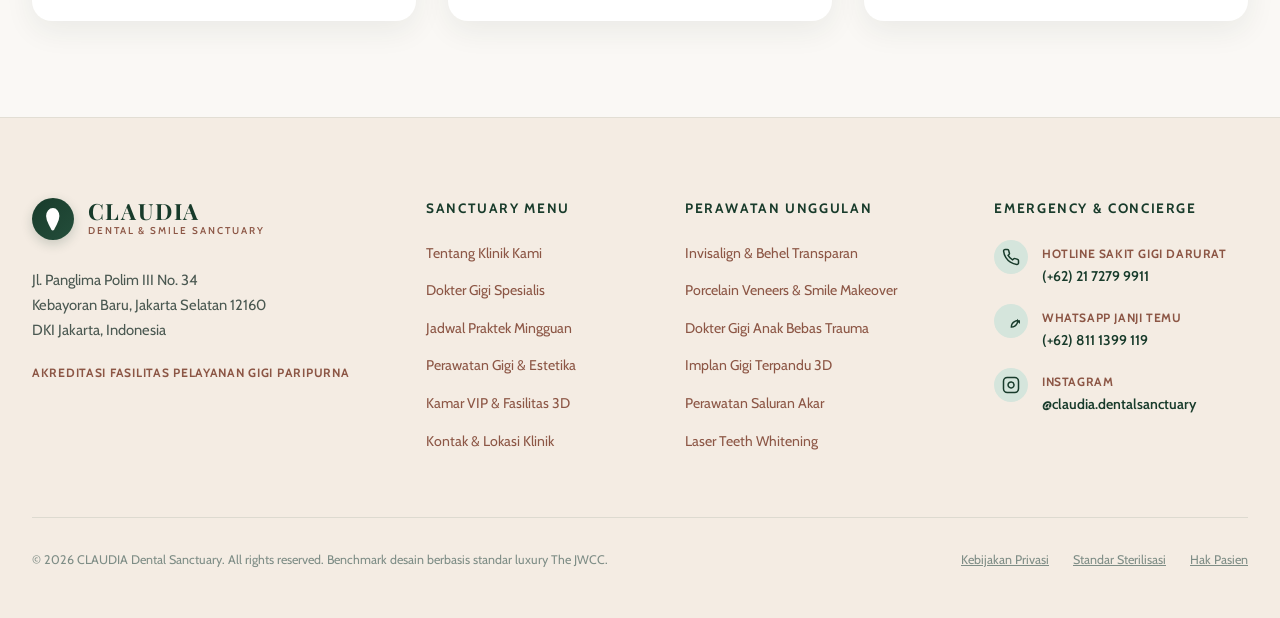
==== commit 52c2b3b1: "remove appointment feature and redirect appointment button to different website" ====
--- a/about.html
+++ b/about.html
@@ -78,9 +78,9 @@
         <!-- Search Trigger Button -->
         <button type="button" class="btn-search-trigger trigger-search" aria-label="Open Search">
           <span>Search</span>
-          <svg width="14" height="14" viewBox="0 0 16 16" fill="none" stroke="currentColor" stroke-width="2">
-            <circle cx="7" cy="7" r="5"/>
-            <path d="M11 11L15 15"/>
+          <svg width="18" height="18" viewBox="0 0 24 24" fill="none" stroke="currentColor" stroke-width="2.2" stroke-linecap="round" stroke-linejoin="round">
+            <circle cx="11" cy="11" r="8"/>
+            <line x1="21" y1="21" x2="16.65" y2="16.65"/>
           </svg>
         </button>
 
@@ -303,30 +303,7 @@
     </div>
   </footer>
 
-  <!-- ========================================================================
-       MOBILE FLOATING BOTTOM BAR
-       ======================================================================== -->
-  <aside class="mobile-bottom-bar" aria-label="Mobile Navigation Controls">
-    <div class="mobile-bottom-grid">
-      <button type="button" class="mobile-bottom-btn" id="bottomMenuTrigger">
-        <svg width="16" height="6" fill="currentColor">
-          <path d="M0 1h16M0 5h16" stroke="currentColor" stroke-width="1.8"/>
-        </svg>
-        <span>MENU</span>
-      </button>
-
-      <button type="button" class="mobile-bottom-btn trigger-search" title="Search">
-        <svg width="15" height="15" viewBox="0 0 24 24" fill="none" stroke="currentColor" stroke-width="2.5">
-          <circle cx="11" cy="11" r="8"/>
-          <line x1="21" y1="21" x2="16.65" y2="16.65"/>
-        </svg>
-      </button>
-
-      <a href="https://wa.me/628111399119?text=Halo%20CLAUDIA%20Dental%20Sanctuary,%20saya%20ingin%20membuat%20janji%20temu%20dokter%20gigi" target="_blank" rel="noopener noreferrer" class="mobile-bottom-btn" style="background-color:var(--color-primary); color:#fff;">
-        <span>APPOINTMENT</span>
-      </a>
-    </div>
-  </aside>
+
 
   <!-- ========================================================================
        MOBILE OFF-CANVAS DRAWER MENU
@@ -353,6 +330,12 @@
           <li><a href="our-services.html" class="mobile-nav-link">Perawatan & Layanan</a></li>
           <li><a href="our-facilities.html" class="mobile-nav-link">Fasilitas & Kamar VIP</a></li>
           <li><a href="contact-us.html" class="mobile-nav-link">Kontak & Lokasi</a></li>
+          <li>
+            <a href="https://wa.me/628111399119?text=Halo%20CLAUDIA%20Dental%20Sanctuary,%20saya%20ingin%20membuat%20janji%20temu%20dokter%20gigi" target="_blank" rel="noopener noreferrer" class="mobile-nav-link mobile-nav-appointment">
+              <span>Appointment</span>
+              <span class="mobile-nav-appointment-badge">Book Now</span>
+            </a>
+          </li>
         </ul>
 
         <div class="mobile-contact-block">
@@ -381,8 +364,8 @@
           </div>
         </div>
 
-        <a href="https://wa.me/628111399119?text=Halo%20CLAUDIA%20Dental%20Sanctuary,%20saya%20ingin%20membuat%20janji%20temu%20dokter%20gigi" target="_blank" rel="noopener noreferrer" class="btn-appointment" style="width:100%; margin-top:1.5rem; padding:0.9rem; text-align:center;">
-          Book Dental Appointment
+        <a href="https://wa.me/628111399119?text=Halo%20CLAUDIA%20Dental%20Sanctuary,%20saya%20ingin%20membuat%20janji%20temu%20dokter%20gigi" target="_blank" rel="noopener noreferrer" class="mobile-drawer-btn-appointment">
+          Buat Janji Temu (Appointment)
         </a>
       </div>
     </div>
--- a/css/style.css
+++ b/css/style.css
@@ -327,7 +327,7 @@
 }
 
 .btn-search-trigger {
-  display: flex;
+  display: inline-flex;
   align-items: center;
   gap: 0.6rem;
   background-color: var(--color-pastel-pill);
@@ -338,6 +338,8 @@
   font-weight: 600;
   letter-spacing: 0.05em;
   text-transform: uppercase;
+  border: 1px solid rgba(24, 59, 43, 0.08);
+  cursor: pointer;
   transition: all var(--transition-fast);
 }
 
@@ -425,14 +427,7 @@
    Mobile Bottom Floating Navigation (Signature JWCC Experience)
    ========================================================================== */
 .mobile-bottom-bar {
-  display: none;
-  position: fixed;
-  bottom: 0;
-  left: 0;
-  width: 100%;
-  z-index: 95;
-  background: linear-gradient(180deg, rgba(250, 248, 245, 0) 0%, rgba(250, 248, 245, 0.96) 25%, #FAF8F5 100%);
-  padding: 1rem 1.25rem 1.5rem;
+  display: none !important;
 }
 
 .mobile-bottom-grid {
@@ -613,6 +608,48 @@
   justify-content: center;
 }
 
+.mobile-nav-link.mobile-nav-appointment {
+  color: var(--color-primary);
+  font-weight: 700;
+}
+
+.mobile-nav-appointment-badge {
+  font-size: 0.72rem;
+  font-weight: 700;
+  text-transform: uppercase;
+  letter-spacing: 0.05em;
+  background-color: var(--color-pastel-pill);
+  color: var(--color-primary);
+  padding: 0.25rem 0.65rem;
+  border-radius: var(--radius-full);
+}
+
+.mobile-drawer-btn-appointment {
+  display: flex;
+  align-items: center;
+  justify-content: center;
+  width: 100%;
+  margin-top: 1.5rem;
+  padding: 0.95rem 1.5rem;
+  background-color: var(--color-primary);
+  color: #ffffff;
+  border-radius: var(--radius-full);
+  font-size: 0.82rem;
+  font-weight: 700;
+  letter-spacing: 0.06em;
+  text-transform: uppercase;
+  text-decoration: none;
+  box-shadow: 0 4px 16px rgba(24, 59, 43, 0.25);
+  transition: all var(--transition-fast);
+  cursor: pointer;
+}
+
+.mobile-drawer-btn-appointment:hover {
+  background-color: var(--color-primary-light);
+  transform: translateY(-2px);
+  box-shadow: 0 6px 20px rgba(24, 59, 43, 0.35);
+}
+
 /* ==========================================================================
    Hero Section & Cinematic Media
    ========================================================================== */
@@ -2353,17 +2390,34 @@
     display: none;
   }
 
+  .header-actions {
+    gap: 0.6rem;
+  }
+
+  .btn-search-trigger {
+    width: 44px;
+    height: 44px;
+    padding: 0;
+    border-radius: 50%;
+    justify-content: center;
+    border: 1px solid rgba(24, 59, 43, 0.1);
+  }
+
+  .btn-search-trigger span {
+    display: none;
+  }
+
+  .btn-search-trigger svg {
+    width: 18px;
+    height: 18px;
+  }
+
   .btn-mobile-toggle {
     display: flex;
   }
 
   .mobile-bottom-bar {
-    display: block;
-  }
-
-  body {
-    padding-bottom: 80px;
-    /* Space for mobile floating bottom bar */
+    display: none !important;
   }
 
   .philosophy-grid {
